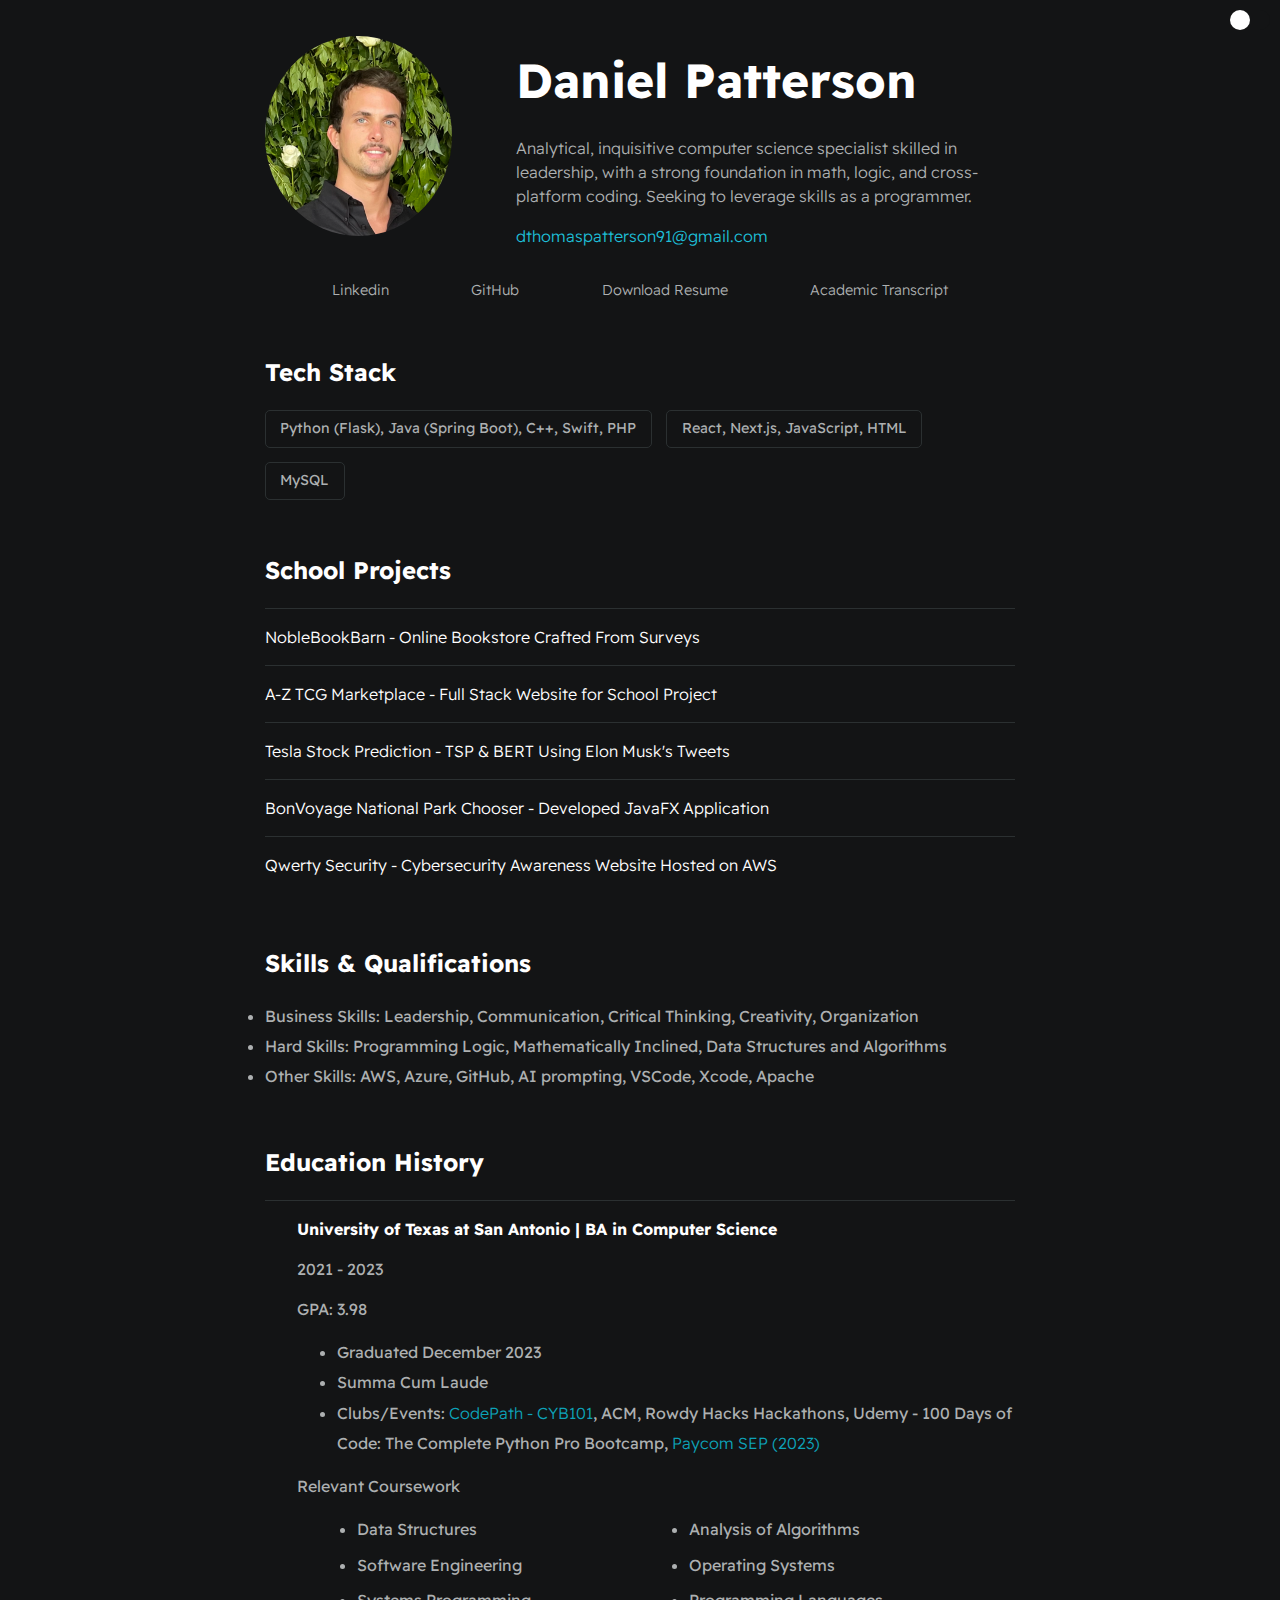
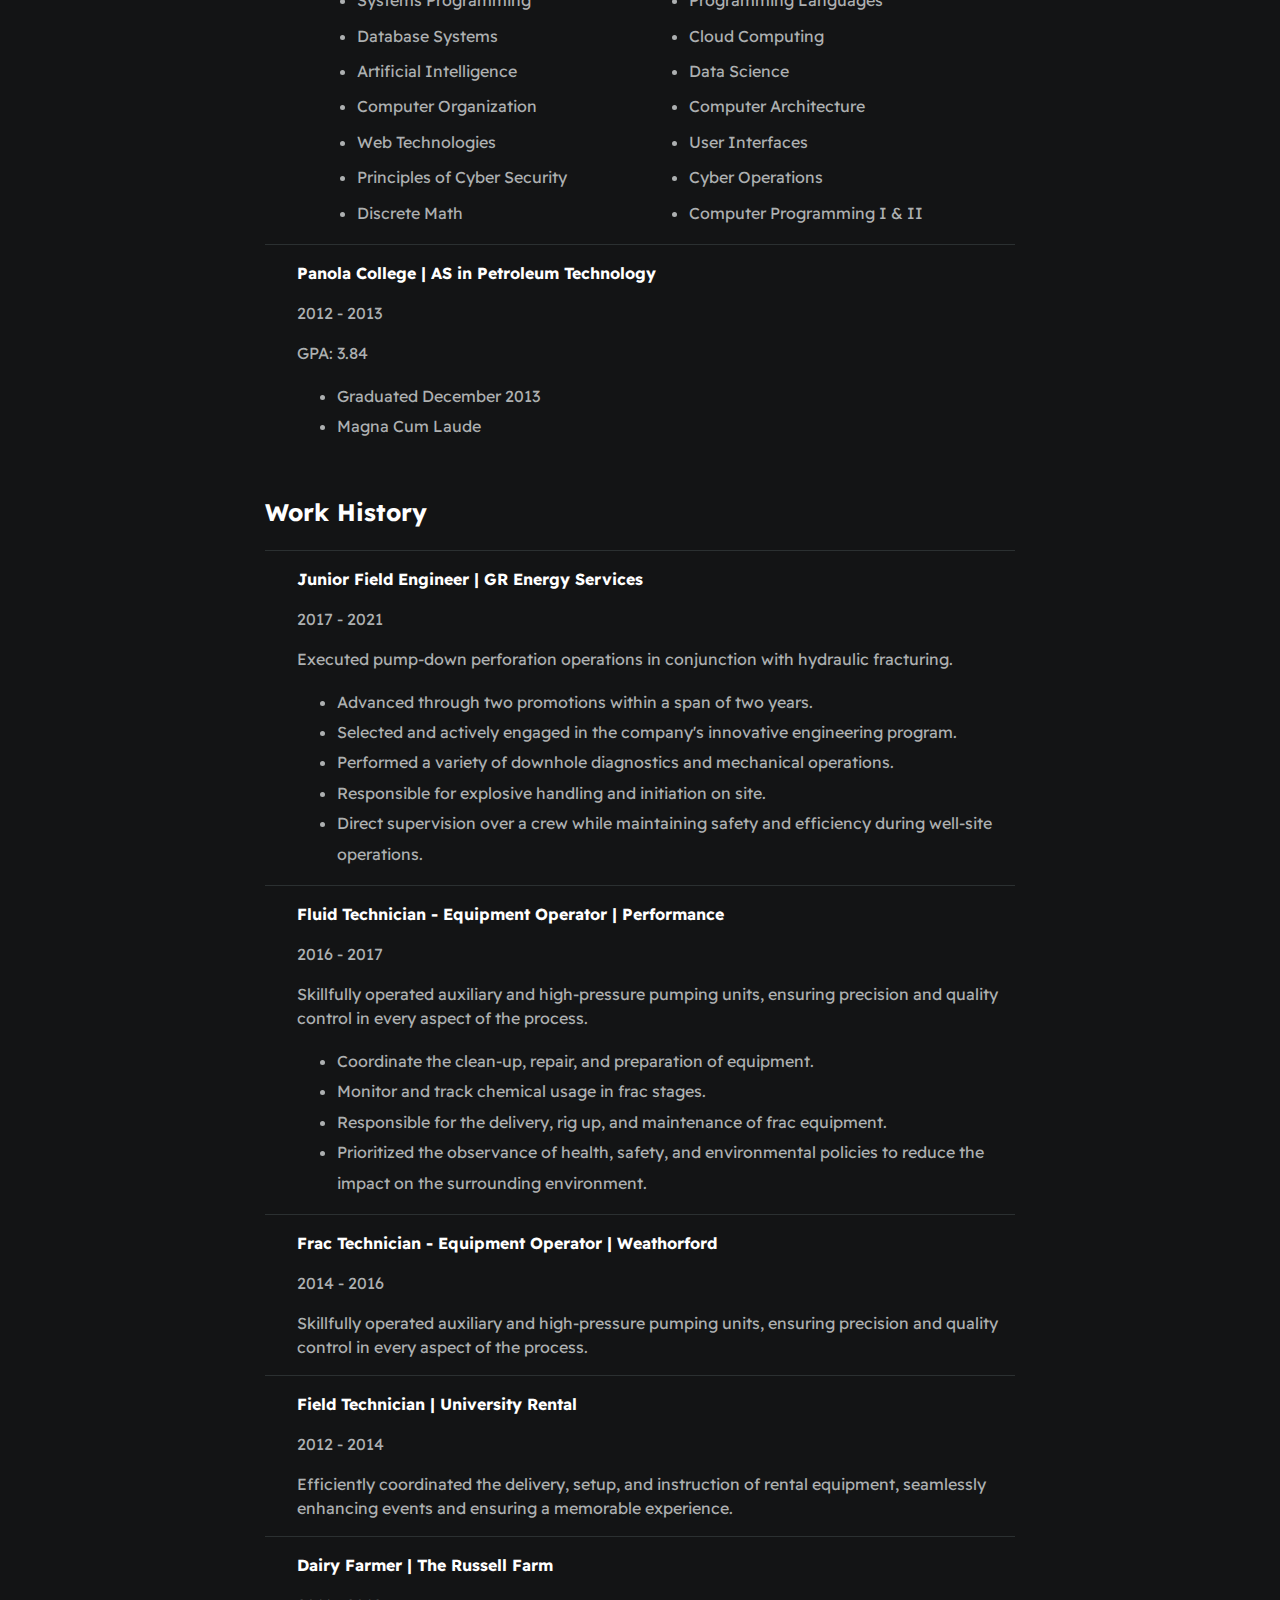
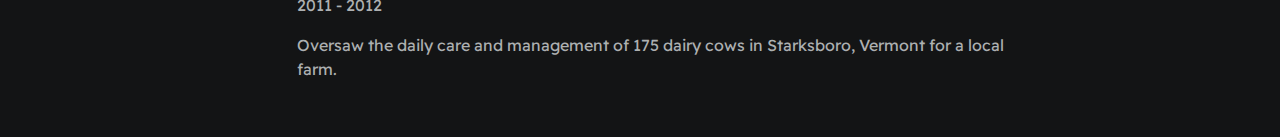
==== index.html @ 05faaa69 "Fixed typo" ====
<!DOCTYPE html>
<html>
    <head>
        <meta charset='utf-8'>
        <meta http-equiv='X-UA-Compatible' content='IE=edge'>
        <title>Daniel Patterson Digital Resume</title>
        <meta name='viewport' content='width=device-width, initial-scale=1'>
        <link rel='stylesheet' type='text/css' media='screen' href='./styles/main.css'>
        <script src="./scripts/toggleMode.js"></script>
    </head>

    <body>
        <div id="container--main">
            <section id="wrapper--hero" class="section--page">

                <header>
                    <div class="toggle-container">
                        <input type="checkbox" id="toggle-switch" onclick="toggleMode()">
                        <label for="toggle-switch" class="toggle-label">
                            <div class="toggle-slider"></div>
                        </label>
                    </div>
                </header>

                <img id="profile-pic"src="./assets/images/profile_pic.jpeg"
                    width="260"
                    height="250"/>

                <div>
                    <h1 id="user-name">Daniel Patterson</h1>
                    <p id="bio">Analytical, inquisitive computer science specialist skilled in leadership, 
                        with a strong foundation in math, logic, and cross-platform coding. Seeking to leverage skills as a programmer</a>.</p>
                    <a href="mailto:dthomaspatterson91@gmail.com">dthomaspatterson91@gmail.com</a>
                </div>
            </section>

            <section class="section--page">

                <div id="socials--list">
                    <a href="https://www.linkedin.com/in/daniel-patterson-071991/" target="_blank">Linkedin</a>
                    <a href="https://github.com/dtpatterson" target="_blank">GitHub</a>
                    <a href="./assets/my_resume.pdf" target="_blank">Download Resume</a>   
                    <a href="./assets/my_transcript.pdf" target="_blank">Academic Transcript</a>              
                </div>
            </section>

            <section class="section--page">
                <h2>Tech Stack</h2>
            
                <div id="wrapper--techstack__items">
                    <div class="card--techstack"><span>Python (Flask), Java (Spring Boot), C++, Swift, PHP</span></div>
                    <div class="card--techstack"><span>React, Next.js, JavaScript, HTML</span></div>
                    <div class="card--techstack"><span>MySQL</span></div>
                </div>
            </section>

            <section class="section--page">
                <h2>School Projects</h2>
                <div class="card--project">
                    <a href="project5.html" ><span></span>NobleBookBarn - Online Bookstore Crafted From Surveys</a>
                </div>
                <div class="card--project">
                    <a href="project2.html" ><span></span>A-Z TCG Marketplace - Full Stack Website for School Project</a>
                </div>  
                <div class="card--project">
                    <a href="project4.html" ><span></span>Tesla Stock Prediction - TSP & BERT Using Elon Musk's Tweets</a>
                </div>
                <div class="card--project">
                    <a href="project3.html" ><span></span>BonVoyage National Park Chooser - Developed JavaFX Application</a>
                </div>
                <div class="card--project">
                    <a href="project6.html"><span></span>Qwerty Security - Cybersecurity Awareness Website Hosted on AWS</a>
                </div> 
                <!-- <div class="card--project">
                    <a href="project1.html"><span></span>Cybersecurity Audit & Assessment - With A Local Non-profit Company</a>
                </div>   -->
            </section>

            <section class="section--page">
                <h2>Skills & Qualifications</h2>
                <u1 id="Qualifications--list">
                    <li>Business Skills: Leadership, Communication, Critical Thinking, Creativity, Organization</li>
                    <li>Hard Skills: Programming Logic, Mathematically Inclined, Data Structures and Algorithms </li>
                    <li>Other Skills: AWS, Azure, GitHub, AI prompting, VSCode, Xcode, Apache</li>
                </u1>
            </section>

            <section id="education-wrapper" class="section--page">
                <h2>Education History</h2>
                <div class="line-break"></div>
                <div class="card--education">
                    <strong>University of Texas at San Antonio | BA in Computer Science</strong>
                    <p>2021 - 2023</p>
                    <p>GPA: 3.98</p>
                    <ul>
                        <li>Graduated December 2023</li>
                        <li>Summa Cum Laude</li>
                        <Li>Clubs/Events: 
                            <a href="./assets/images/cyb101_cert.pdf" target="_blank" style="color: #0da2b8;">CodePath - CYB101</a>,
                            ACM, Rowdy Hacks Hackathons, Udemy - 100 Days of Code: The Complete Python Pro Bootcamp,
                            <a href="./assets/images/Paycom SEP Cert.jpeg" target="_blank" style="color: #0da2b8;">Paycom SEP (2023)</a>
                        </Li>
                    </ul>
                    <p>Relevant Coursework</p>
                    <ul class="two-row">
                        <Li>Data Structures</Li>
                        <Li>Analysis of Algorithms</Li>
                        <li>Software Engineering</li>
                        <li>Operating Systems</li>
                        <li>Systems Programming</li>
                        <li>Programming Languages</li>
                        <li>Database Systems</li>
                        <li>Cloud Computing</li>
                        <li>Artificial Intelligence</li>
                        <li>Data Science</li>
                        <li>Computer Organization</li>
                        <li>Computer Architecture</li>
                        <li>Web Technologies</li>
                        <li>User Interfaces</li>
                        <li>Principles of Cyber Security</li>
                        <li>Cyber Operations</li>
                        <li>Discrete Math</li>
                        <li>Computer Programming I & II</li>
                    </ul>
                </div>
            
                <div class="line-break"></div>
                <div class="card--education">
                    <strong>Panola College | AS in Petroleum Technology</strong>
                    <p>2012 - 2013</p>
                    <p>GPA: 3.84</p>
                    <ul>
                        <li>Graduated December 2013</li>
                        <li>Magna Cum Laude</li>
                    </ul>
                </div>

            <section id="work-history-wrapper" class="section--page">
                <h2>Work History</h2>
                <div class="line-break"></div>
                <div class="card--work-history">
                    <strong>Junior Field Engineer | GR Energy Services</strong>
                    <p>2017 - 2021</p>
                    <p>Executed pump-down perforation operations in conjunction with hydraulic fracturing.</p>
                    <ul>
                        <li>Advanced through two promotions within a span of two years.</li>
                        <li>Selected and actively engaged in the company's innovative engineering program.</li>
                        <li>Performed a variety of downhole diagnostics and mechanical operations.</li>
                        <li>Responsible for explosive handling and initiation on site.</li>
                        <Li>Direct supervision over a crew while maintaining safety and efficiency during well-site operations.</Li>
                    </ul>
                </div>
            
                <div class="line-break"></div>
            
                <div class="card--work-history">
                    <strong>Fluid Technician - Equipment Operator | Performance</strong>
                    <p>2016 - 2017</p>
                    <p>Skillfully operated auxiliary and high-pressure pumping units, 
                        ensuring precision and quality control in every aspect of the process.</p>
                    <ul>
                        <li>Coordinate the clean-up, repair, and preparation of equipment.</li>
                        <li>Monitor and track chemical usage in frac stages. </li>
                        <li>Responsible for the delivery, rig up, and maintenance of frac equipment.</li>
                        <li>Prioritized the observance of health, safety, and environmental
                            policies to reduce the impact on the surrounding environment.</li>
                    </ul>
                </div>
            
                <div class="line-break"></div>
            
                <div class="card--work-history">
                    <strong>Frac Technician - Equipment Operator | Weathorford</strong>
                    <p>2014 - 2016</p>
                    <p>Skillfully operated auxiliary and high-pressure pumping units, 
                        ensuring precision and quality control in every aspect of the process.</p>
                </div>

                <div class="line-break"></div>
            
                <div class="card--work-history">
                    <strong>Field Technician | University Rental</strong>
                    <p>2012 - 2014</p>
                    <p>Efficiently coordinated the delivery, setup, and instruction of rental equipment, 
                        seamlessly enhancing events and ensuring a memorable experience.</p>
                </div>

                <div class="line-break"></div>
            
                <div class="card--work-history">
                    <strong>Dairy Farmer | The Russell Farm</strong>
                    <p>2011 - 2012</p>
                    <p>Oversaw the daily care and management of 175 dairy cows in Starksboro, Vermont for a local farm.</p>
                </div>
            </section>

        </div>
        <script src="./scripts/toggleMode.js"></script>
    </body>
</html>
---- styles/main.css ----
@import url('https://fonts.googleapis.com/css2?family=Readex+Pro:wght@300;400;500;600;700&display=swap');

:root{

    --mainTextColor-light:#000;
    --secondaryTextColor-light:rgb(51 51 51);
    --mainLinkColor-light:#0da2b8;
    --mainBorderColor-light:rgb(218, 218, 218);
    --mainBgColor-light:rgb(249, 250,251);

    --mainTextColor-dark:#fff;
    --secondaryTextColor-dark:#adb0b1;
    --mainLinkColor-dark:rgb(30, 190,214);
    --mainBorderColor-dark:#2b3031;
    --mainBgColor-dark:#131415;

    --mainTextColor: var(--mainTextColor-dark);
    --secondaryTextColor: var(--secondaryTextColor-dark);
    --mainLinkColor: var(--mainLinkColor-dark);
    --mainBorderColor: var(--mainBorderColor-dark);
    --mainBgColor: var(--mainBgColor-dark);
}

*{
    font-family: 'Readex Pro';
    line-height: 1.5em;
    box-sizing: border-box;
    color: var(--mainTextColor);
}

body{
    background-color: var(--mainBgColor);
}

p, span, li{
    color: var(--secondaryTextColor);
    font-size: 1em;
}

a{
    text-decoration: none;
    color: var(--mainLinkColor);
    font-weight: 500;
}

li{
    line-height: 1.9em;
}

ul.two-row {
    display: grid;
    grid-template-columns: repeat(2, 1fr);
    grid-gap: 5px;
    padding-left: 60px;
}

#container--main{
    max-width: 750px;
    margin: 0 auto;
}

.section--page{
    padding-top: 1em;
    padding-bottom: 1em;
}

#wrapper--hero{
    display: flex;
    align-items: center;
    gap: 4em;
}

#user-name{
    font-size: 3em;
    line-height: 1em;
}

#bio, a{
    font-weight: 300;
}

#profile-pic{
    width: 200px;
    height: 200px;
    object-fit: cover;
    border-radius: 50%;
}

#email{
    color: var(--mainTextColor);
}

#socials--list{
    display: flex;
    justify-content: space-evenly;
    column-gap: 1em;
    flex-wrap: wrap;
}

#socials--list a{
    font-size: 0.9em;
    color: var(--secondaryTextColor);
    transition: 0.2s;
}

#socials--list a:hover{
    color: var(--mainLinkColor);
}

#qualifications--list{
    list-style: none;
}

#wrapper--techstack__items{
    display: flex;
    flex-wrap: wrap;
    gap: 1em;
    font-size: 0.9em;
}

.card--techstack{
    border: 1px solid var(--mainBorderColor);
    padding: 0.5em 1em;
    border-radius: 5px;
    align-items: center;
}

.card--education{
    /* border-left: 1px solid var(--mainBorderColor); */
    margin-top: 1em;
    margin-bottom: 1em;
    padding-left: 2em;
}

.card--work-history{
    /* border-left: 1px solid var(--mainBorderColor); */
    margin-top: 1em;
    margin-bottom: 1em;
    padding-left: 2em;
}

.line-break{
    background-color: var(--mainBorderColor);
    height: 1px;
}

.card--project{
    padding-top: 1em;
    padding-bottom: 1em;
    border-top: 1px solid var(--mainBorderColor);
}

.card--project a{
    color: var(--mainTextColor);

    transition: 0.3s;
}

.card--project a:hover{
    color: var(--mainLinkColor);
    transition: 0.2s;
}

@media(max-width:600px){

    .section--page{
        padding-top: 1em;
        padding-bottom: 1em;
    }

    #wrapper--hero{
        gap: 1em;
        flex-direction: column;
    }

    #profile-pic{
        width: 200px;
        height: 200px;
    }


    .card--work-history{
        border-left: none;
        padding-left: 0;
    }

    .card--education{
        border-left: none;
        padding-left: 0;
    }
}

header {
    position: fixed;
    top: 10px;
    right: 10px;
    z-index: 1000;
}

.toggle-container {
    position: relative;
}

.toggle-label {
    display: inline-block;
    width: 40px;
    height: 20px;
    background-color: var(--mainBgColor-dark);
    border-radius: 10px;
    top: 0;
    left: 0;
    cursor: pointer;
    transition: background-color 0.3s;
}

.toggle-slider {
    position: absolute;
    top: 0;
    left: 0;
    width: 20px;
    height: 20px;
    background-color: var(--toggleSliderColor);
    border-radius: 50%;
    transform: translateX(0);
    transition: transform 0.3s;
}

#toggle-switch {
    display: none;
}

#toggle-switch:checked + .toggle-label {
    background-color: var(--mainBgColor-light);
}

#toggle-switch:checked + .toggle-label .toggle-slider {
    transform: translateX(20px);
}
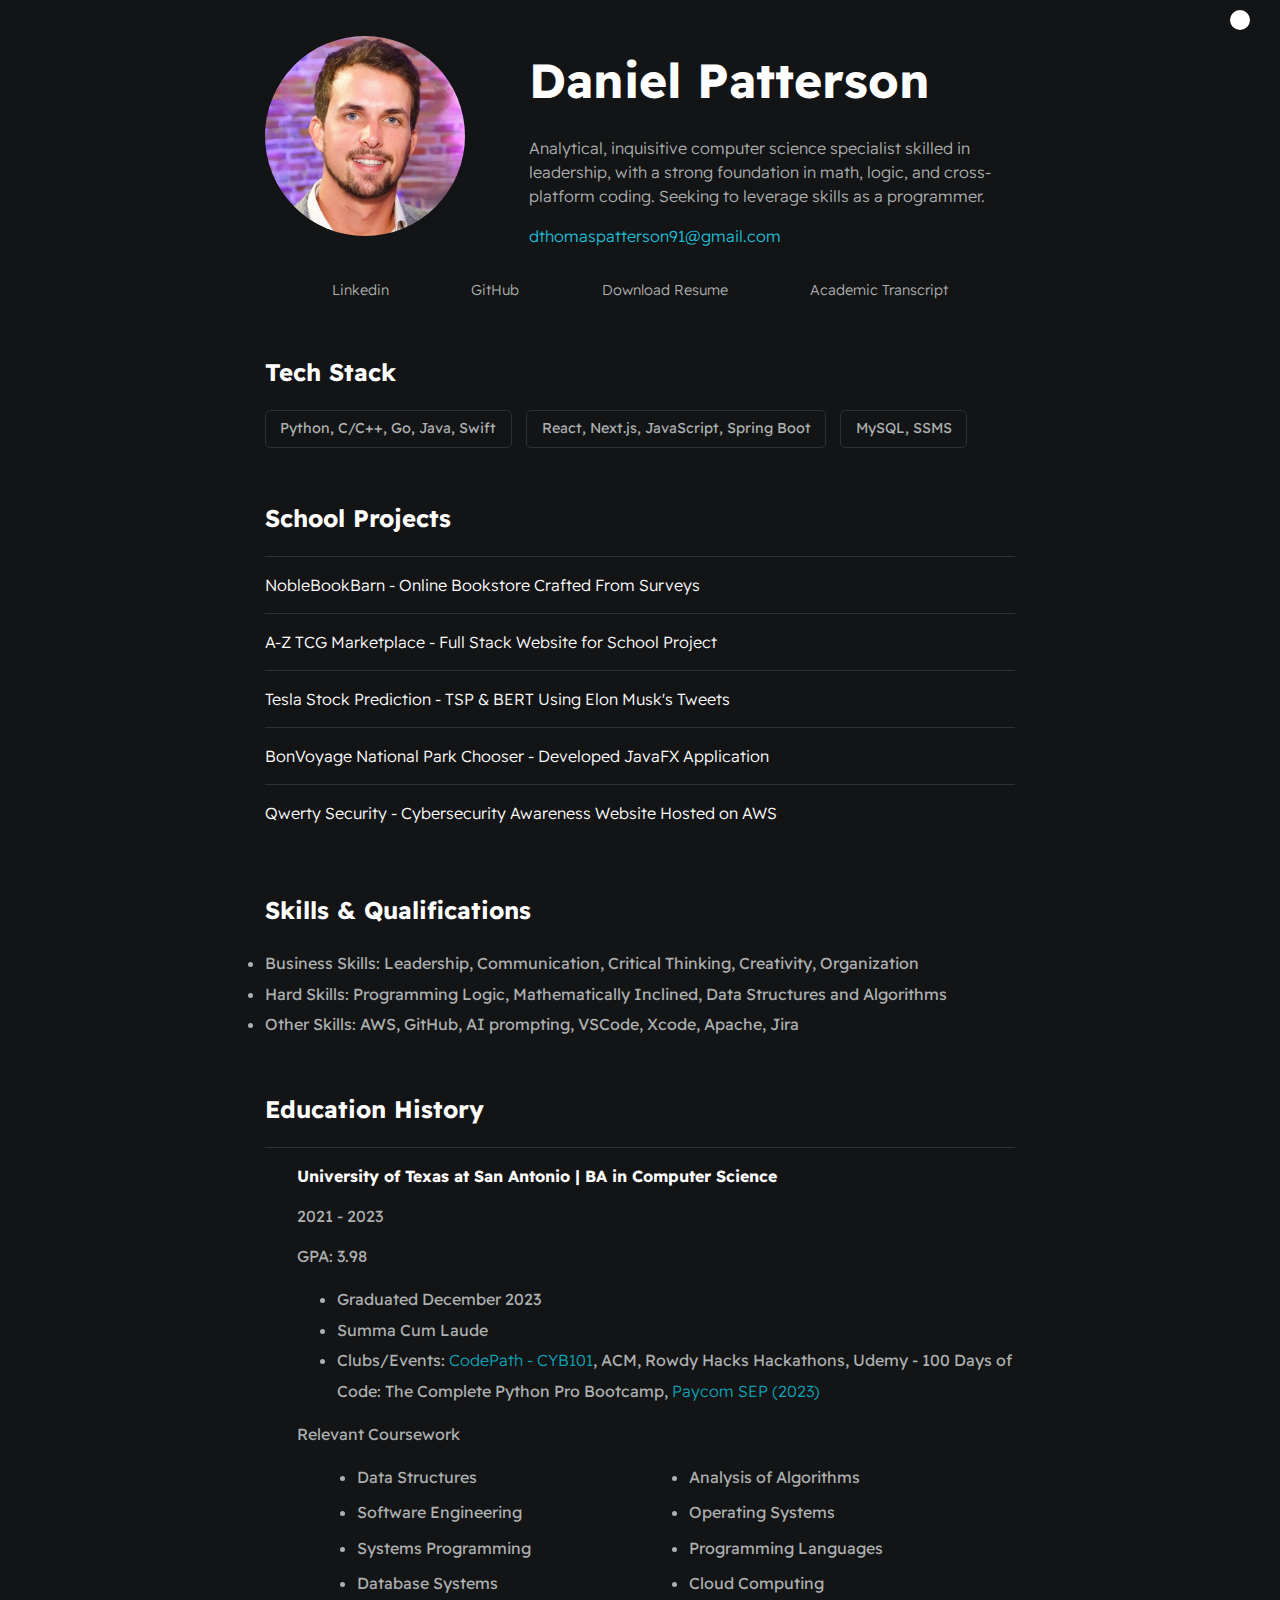
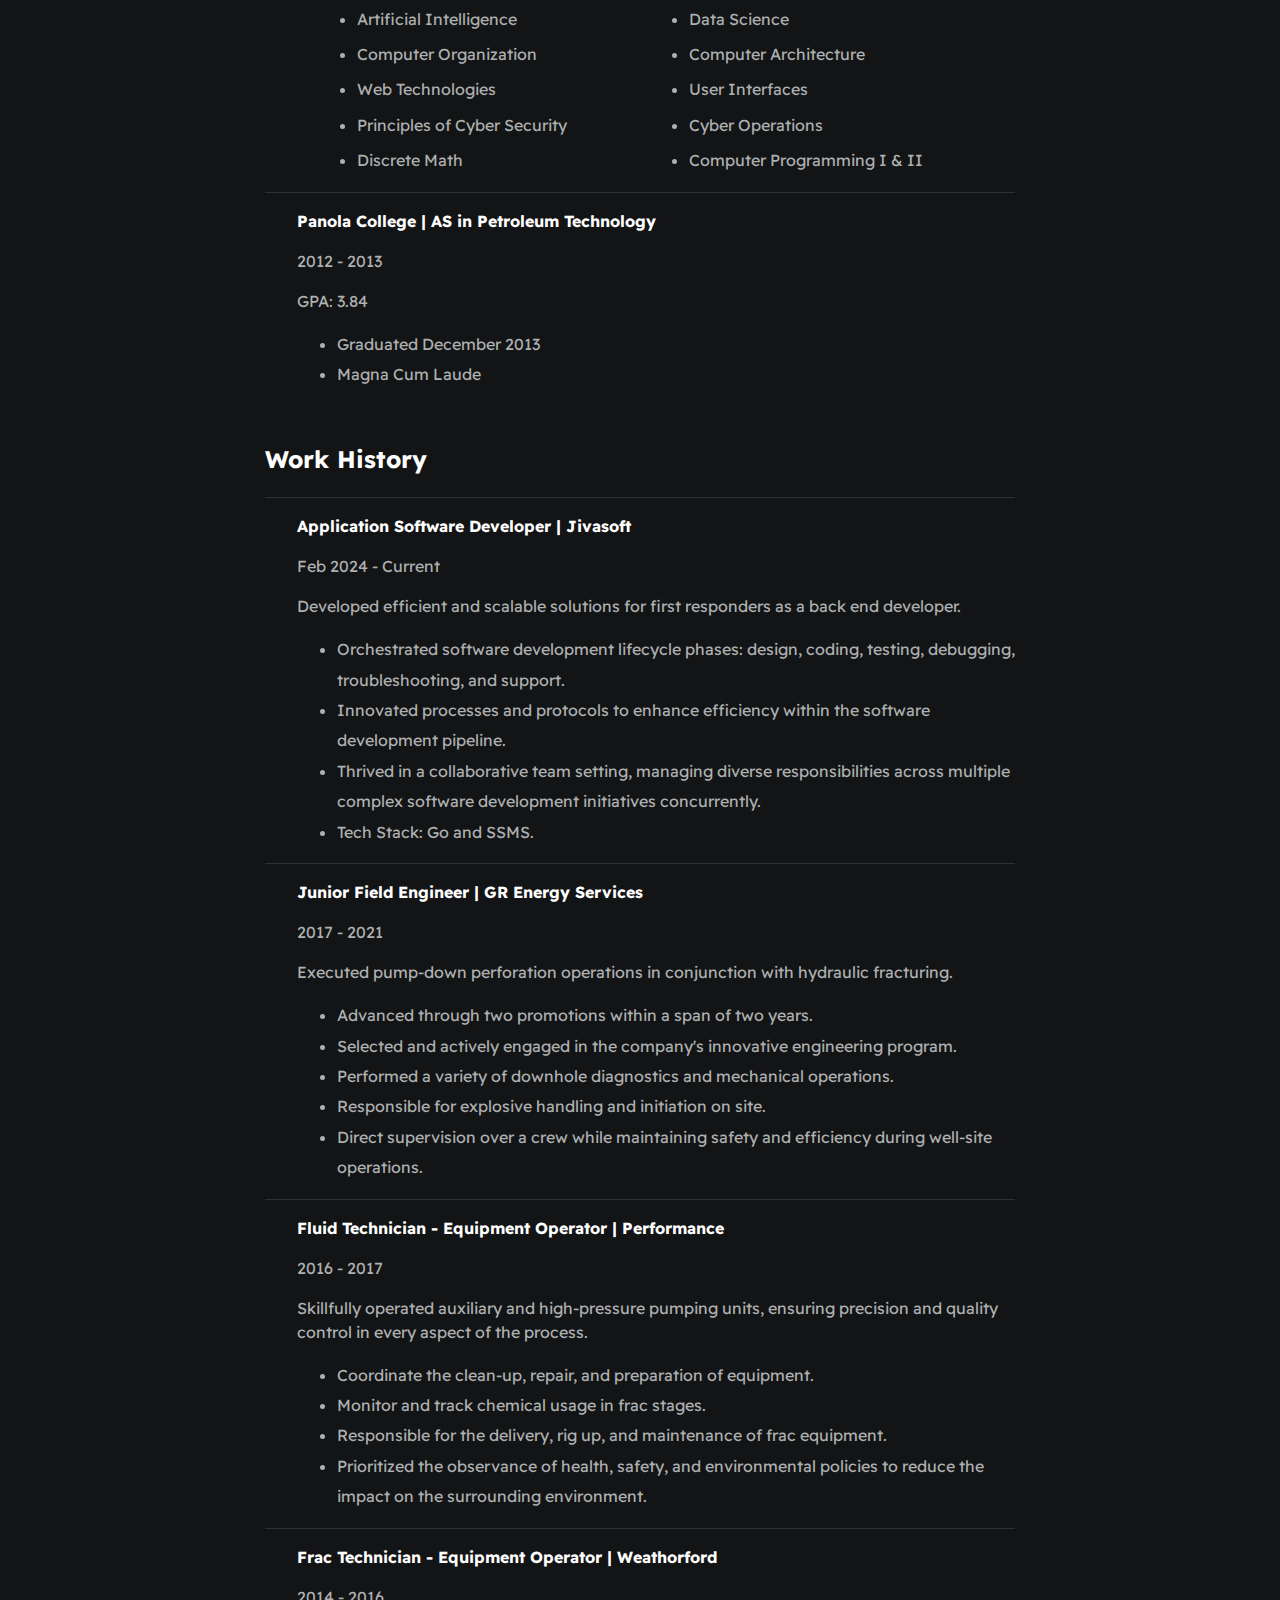
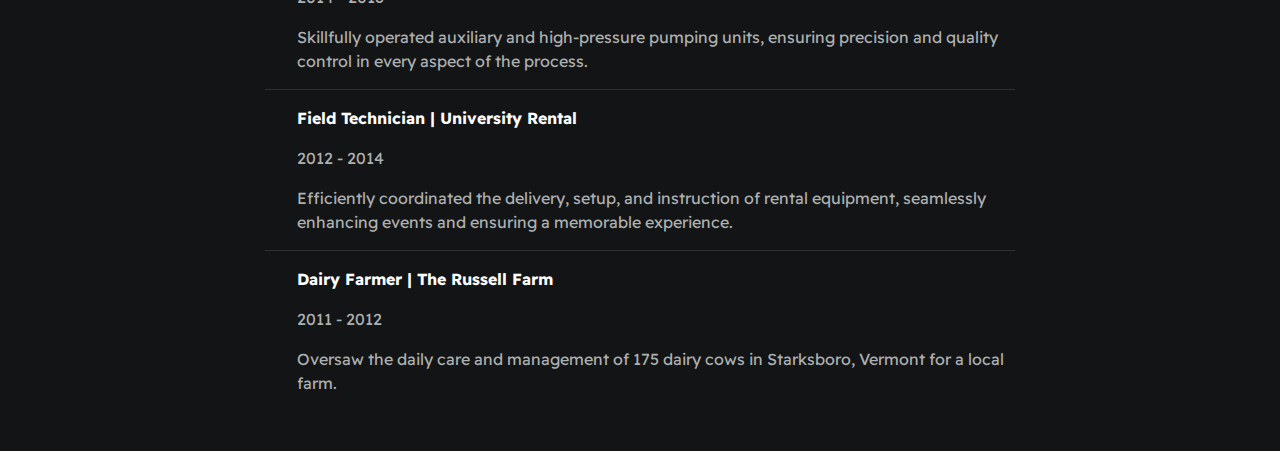
==== commit fcd4da00: "Updated job history and tech stack" ====
--- a/index.html
+++ b/index.html
@@ -48,9 +48,9 @@
                 <h2>Tech Stack</h2>
             
                 <div id="wrapper--techstack__items">
-                    <div class="card--techstack"><span>Python (Flask), Java (Spring Boot), C++, Swift, PHP</span></div>
-                    <div class="card--techstack"><span>React, Next.js, JavaScript, HTML</span></div>
-                    <div class="card--techstack"><span>MySQL</span></div>
+                    <div class="card--techstack"><span>Python, C/C++, Go, Java, Swift</span></div>
+                    <div class="card--techstack"><span>React, Next.js, JavaScript, Spring Boot</span></div>
+                    <div class="card--techstack"><span>MySQL, SSMS</span></div>
                 </div>
             </section>
 
@@ -81,7 +81,7 @@
                 <u1 id="Qualifications--list">
                     <li>Business Skills: Leadership, Communication, Critical Thinking, Creativity, Organization</li>
                     <li>Hard Skills: Programming Logic, Mathematically Inclined, Data Structures and Algorithms </li>
-                    <li>Other Skills: AWS, Azure, GitHub, AI prompting, VSCode, Xcode, Apache</li>
+                    <li>Other Skills: AWS, GitHub, AI prompting, VSCode, Xcode, Apache, Jira</li>
                 </u1>
             </section>
 
@@ -137,7 +137,26 @@
 
             <section id="work-history-wrapper" class="section--page">
                 <h2>Work History</h2>
-                <div class="line-break"></div>
+
+                <div class="line-break"></div>
+
+                <div class="card--work-history">
+                    <strong>Application Software Developer | Jivasoft</strong>
+                    <p>Feb 2024 - Current</p>
+                    <p>Developed efficient and scalable solutions for first responders as a back end developer.</p>
+                    <ul>
+                        <li>Orchestrated software development lifecycle phases: design, coding, testing, debugging,
+                            troubleshooting, and support.</li>
+                        <li>Innovated processes and protocols to enhance efficiency within
+                            the software development pipeline.</li>
+                        <li>Thrived in a collaborative team setting, managing diverse
+                            responsibilities across multiple complex software development initiatives concurrently.</li>
+                        <li>Tech Stack: Go and SSMS.</li>
+                    </ul>
+                </div>
+
+                <div class="line-break"></div>
+
                 <div class="card--work-history">
                     <strong>Junior Field Engineer | GR Energy Services</strong>
                     <p>2017 - 2021</p>
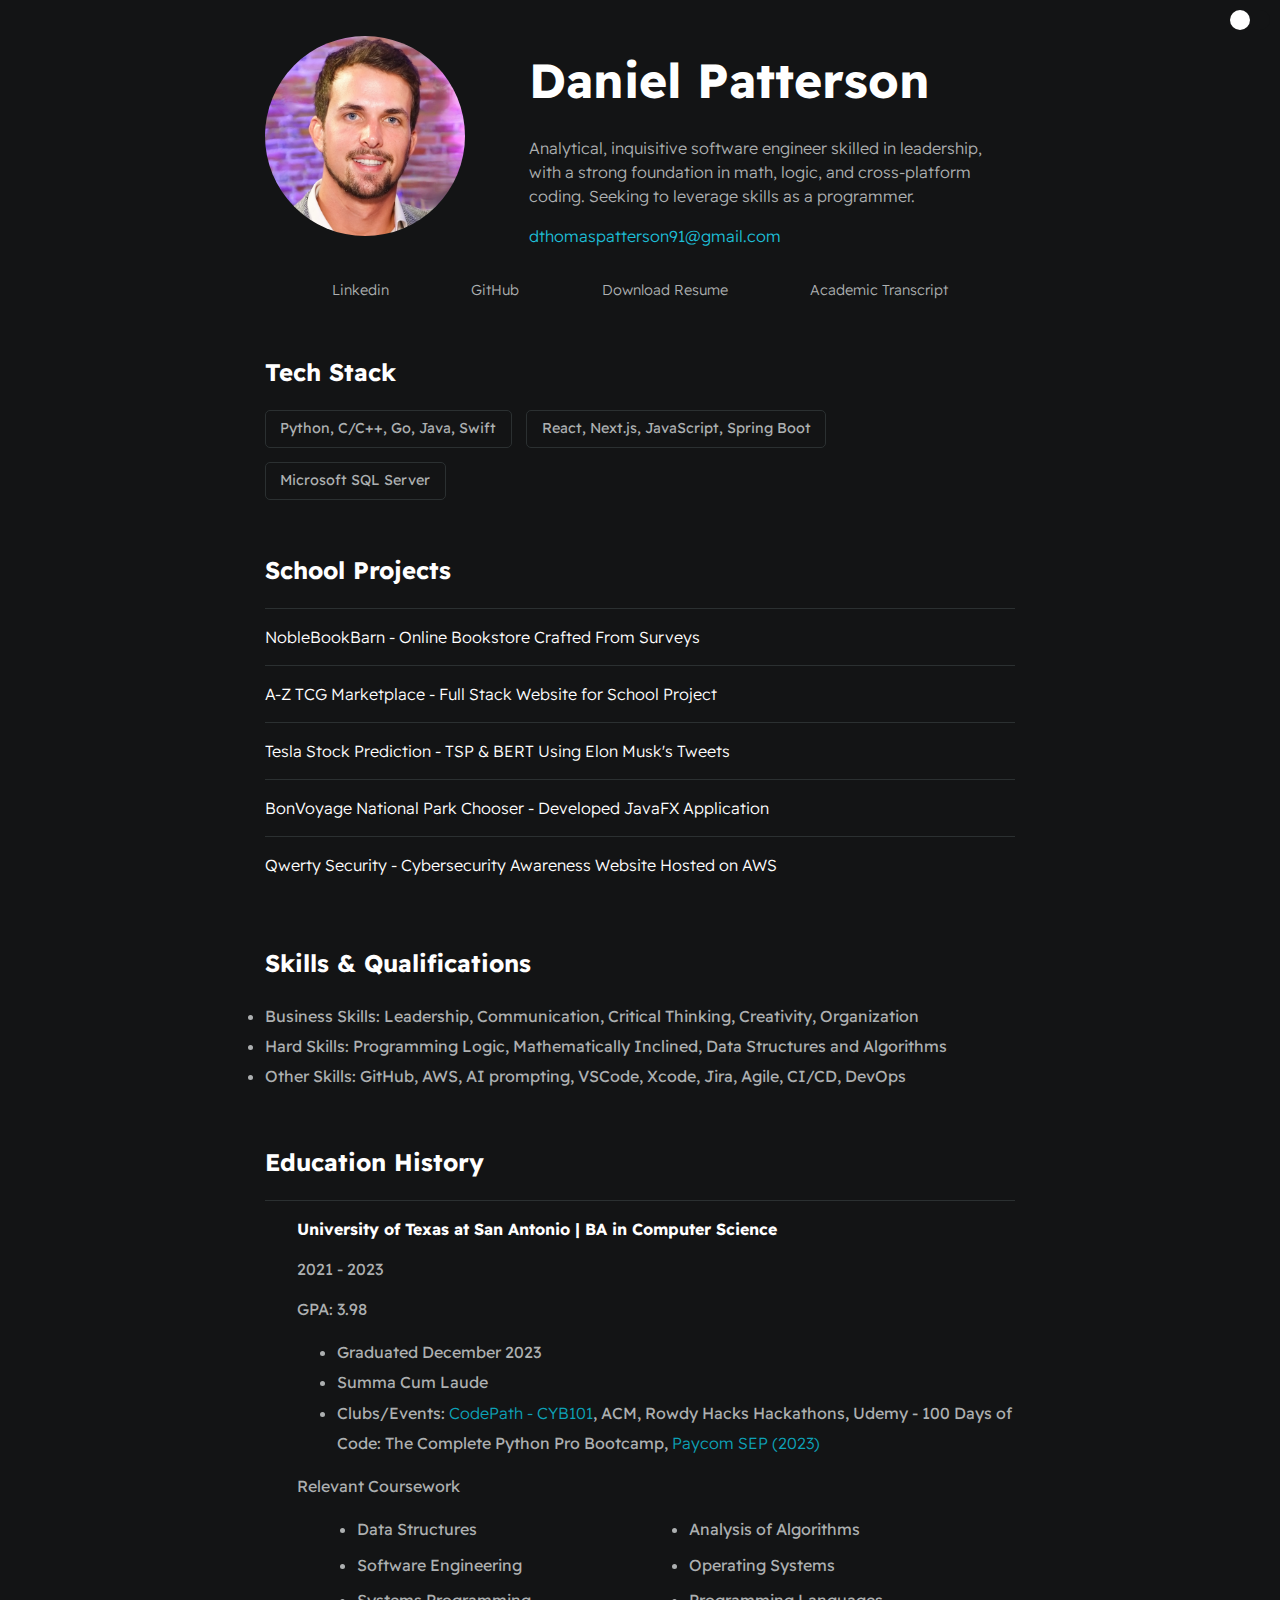
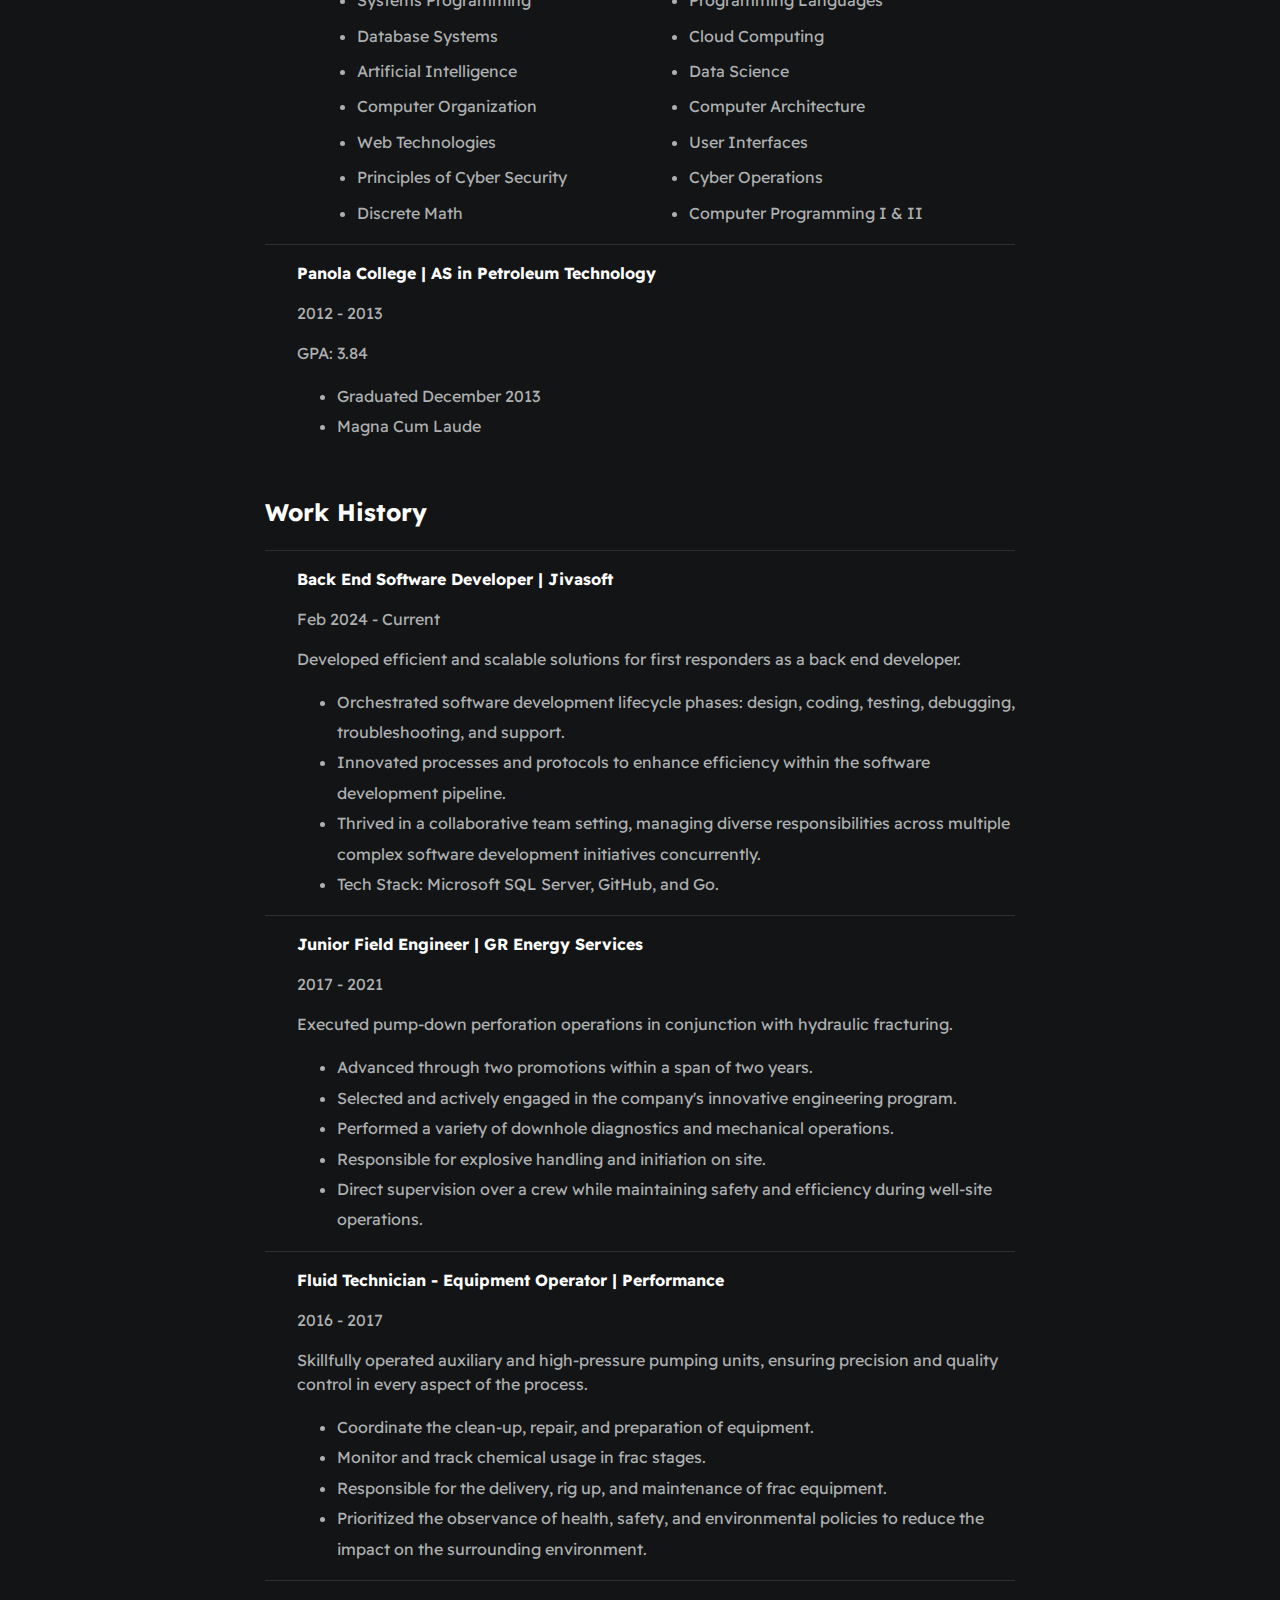
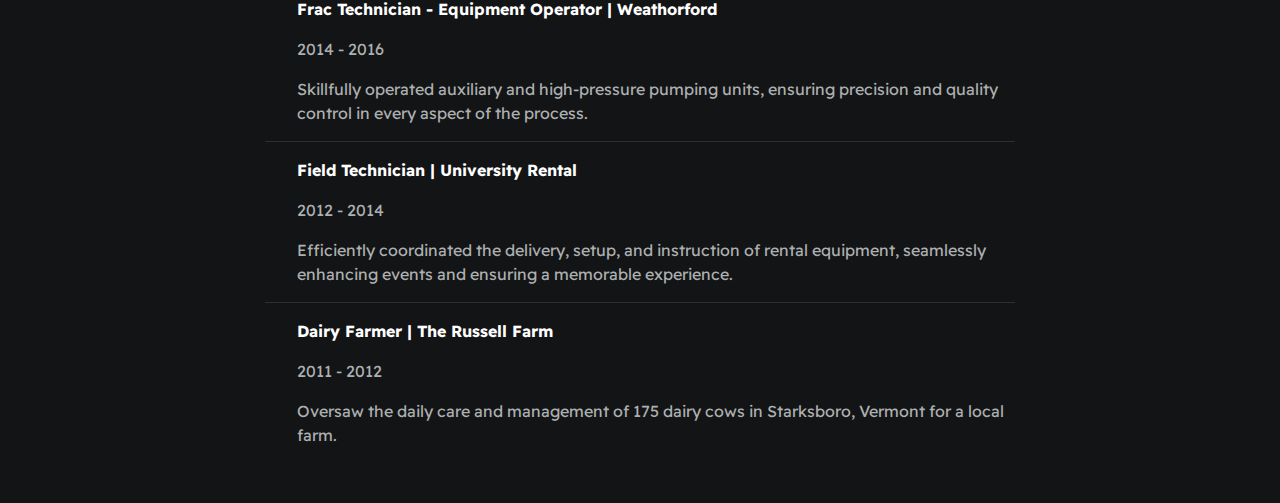
==== commit d0f46768: "Updated some descriptions and resume" ====
--- a/index.html
+++ b/index.html
@@ -28,7 +28,7 @@
 
                 <div>
                     <h1 id="user-name">Daniel Patterson</h1>
-                    <p id="bio">Analytical, inquisitive computer science specialist skilled in leadership, 
+                    <p id="bio">Analytical, inquisitive software engineer skilled in leadership, 
                         with a strong foundation in math, logic, and cross-platform coding. Seeking to leverage skills as a programmer</a>.</p>
                     <a href="mailto:dthomaspatterson91@gmail.com">dthomaspatterson91@gmail.com</a>
                 </div>
@@ -50,7 +50,7 @@
                 <div id="wrapper--techstack__items">
                     <div class="card--techstack"><span>Python, C/C++, Go, Java, Swift</span></div>
                     <div class="card--techstack"><span>React, Next.js, JavaScript, Spring Boot</span></div>
-                    <div class="card--techstack"><span>MySQL, SSMS</span></div>
+                    <div class="card--techstack"><span>Microsoft SQL Server</span></div>
                 </div>
             </section>
 
@@ -81,7 +81,7 @@
                 <u1 id="Qualifications--list">
                     <li>Business Skills: Leadership, Communication, Critical Thinking, Creativity, Organization</li>
                     <li>Hard Skills: Programming Logic, Mathematically Inclined, Data Structures and Algorithms </li>
-                    <li>Other Skills: AWS, GitHub, AI prompting, VSCode, Xcode, Apache, Jira</li>
+                    <li>Other Skills: GitHub, AWS, AI prompting, VSCode, Xcode, Jira, Agile, CI/CD, DevOps</li>
                 </u1>
             </section>
 
@@ -141,7 +141,7 @@
                 <div class="line-break"></div>
 
                 <div class="card--work-history">
-                    <strong>Application Software Developer | Jivasoft</strong>
+                    <strong>Back End Software Developer | Jivasoft</strong>
                     <p>Feb 2024 - Current</p>
                     <p>Developed efficient and scalable solutions for first responders as a back end developer.</p>
                     <ul>
@@ -151,7 +151,7 @@
                             the software development pipeline.</li>
                         <li>Thrived in a collaborative team setting, managing diverse
                             responsibilities across multiple complex software development initiatives concurrently.</li>
-                        <li>Tech Stack: Go and SSMS.</li>
+                        <li>Tech Stack: Microsoft SQL Server, GitHub, and Go.</li>
                     </ul>
                 </div>
 
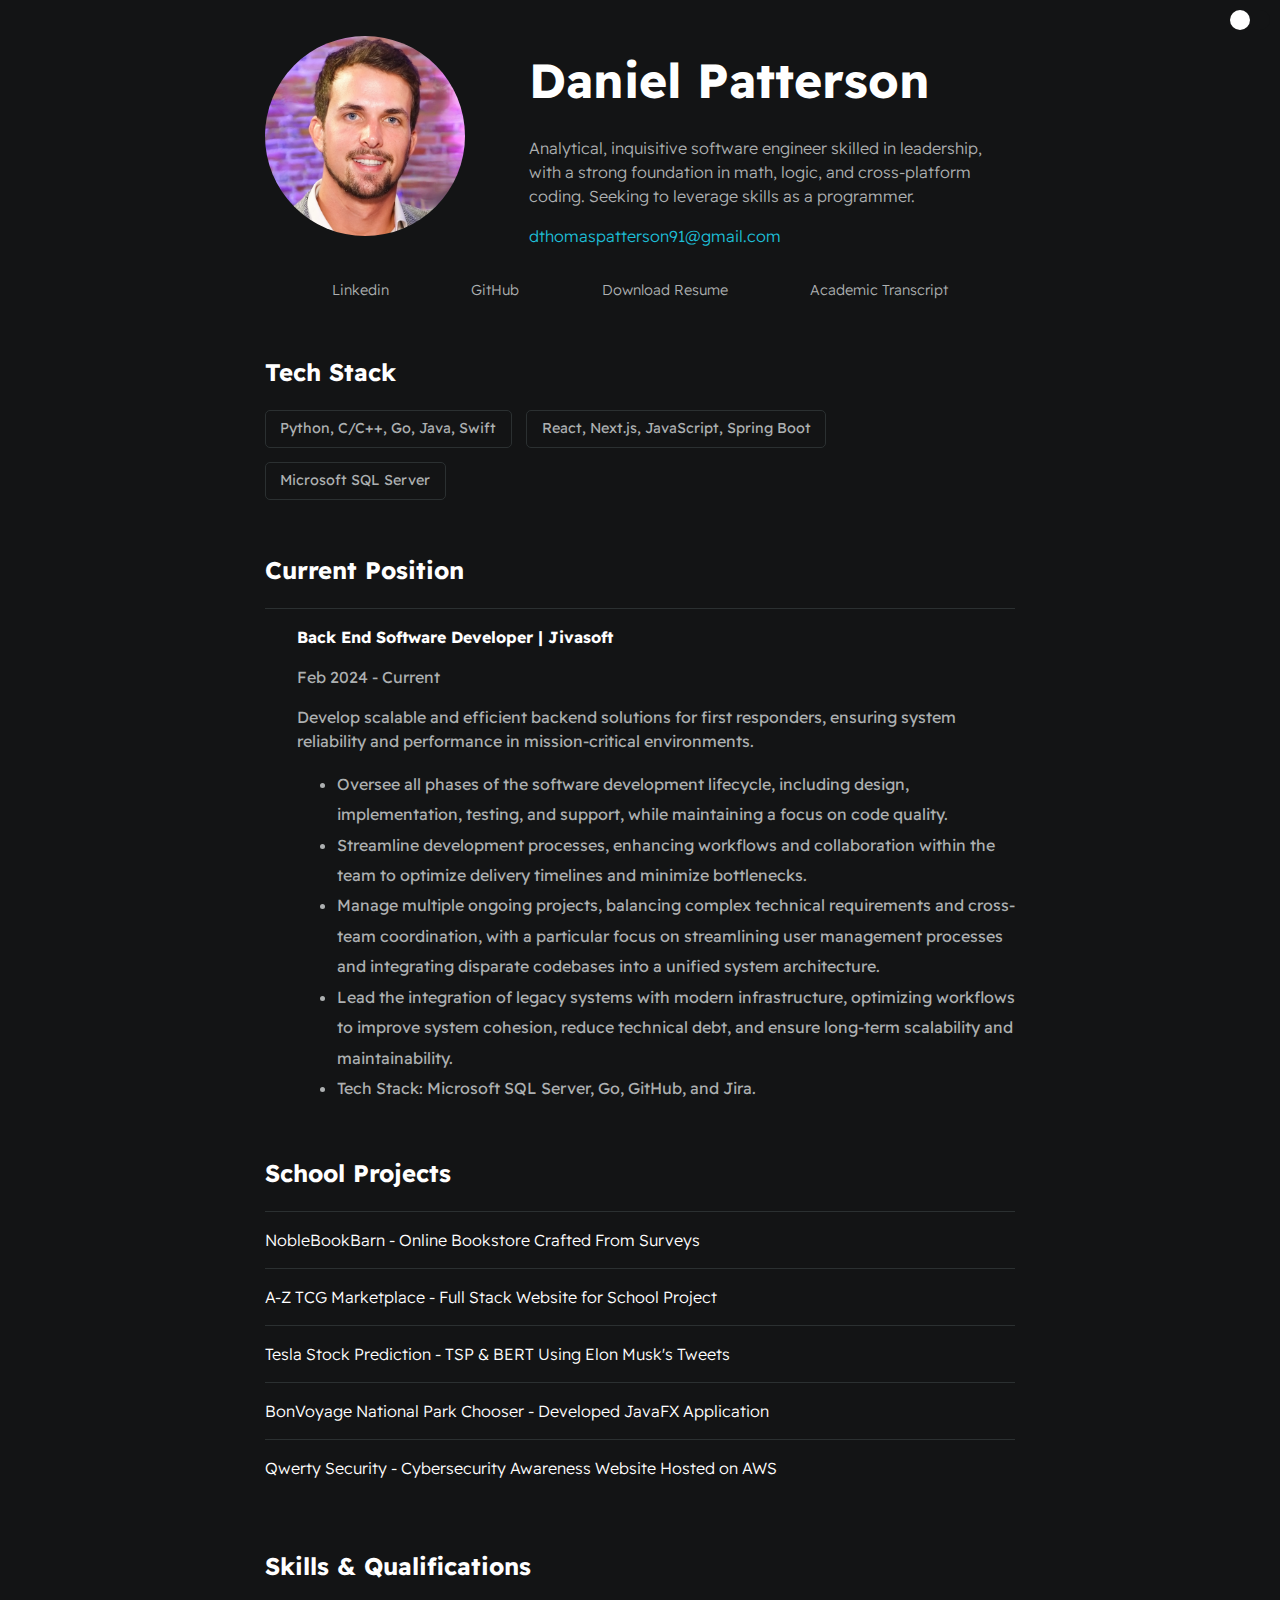
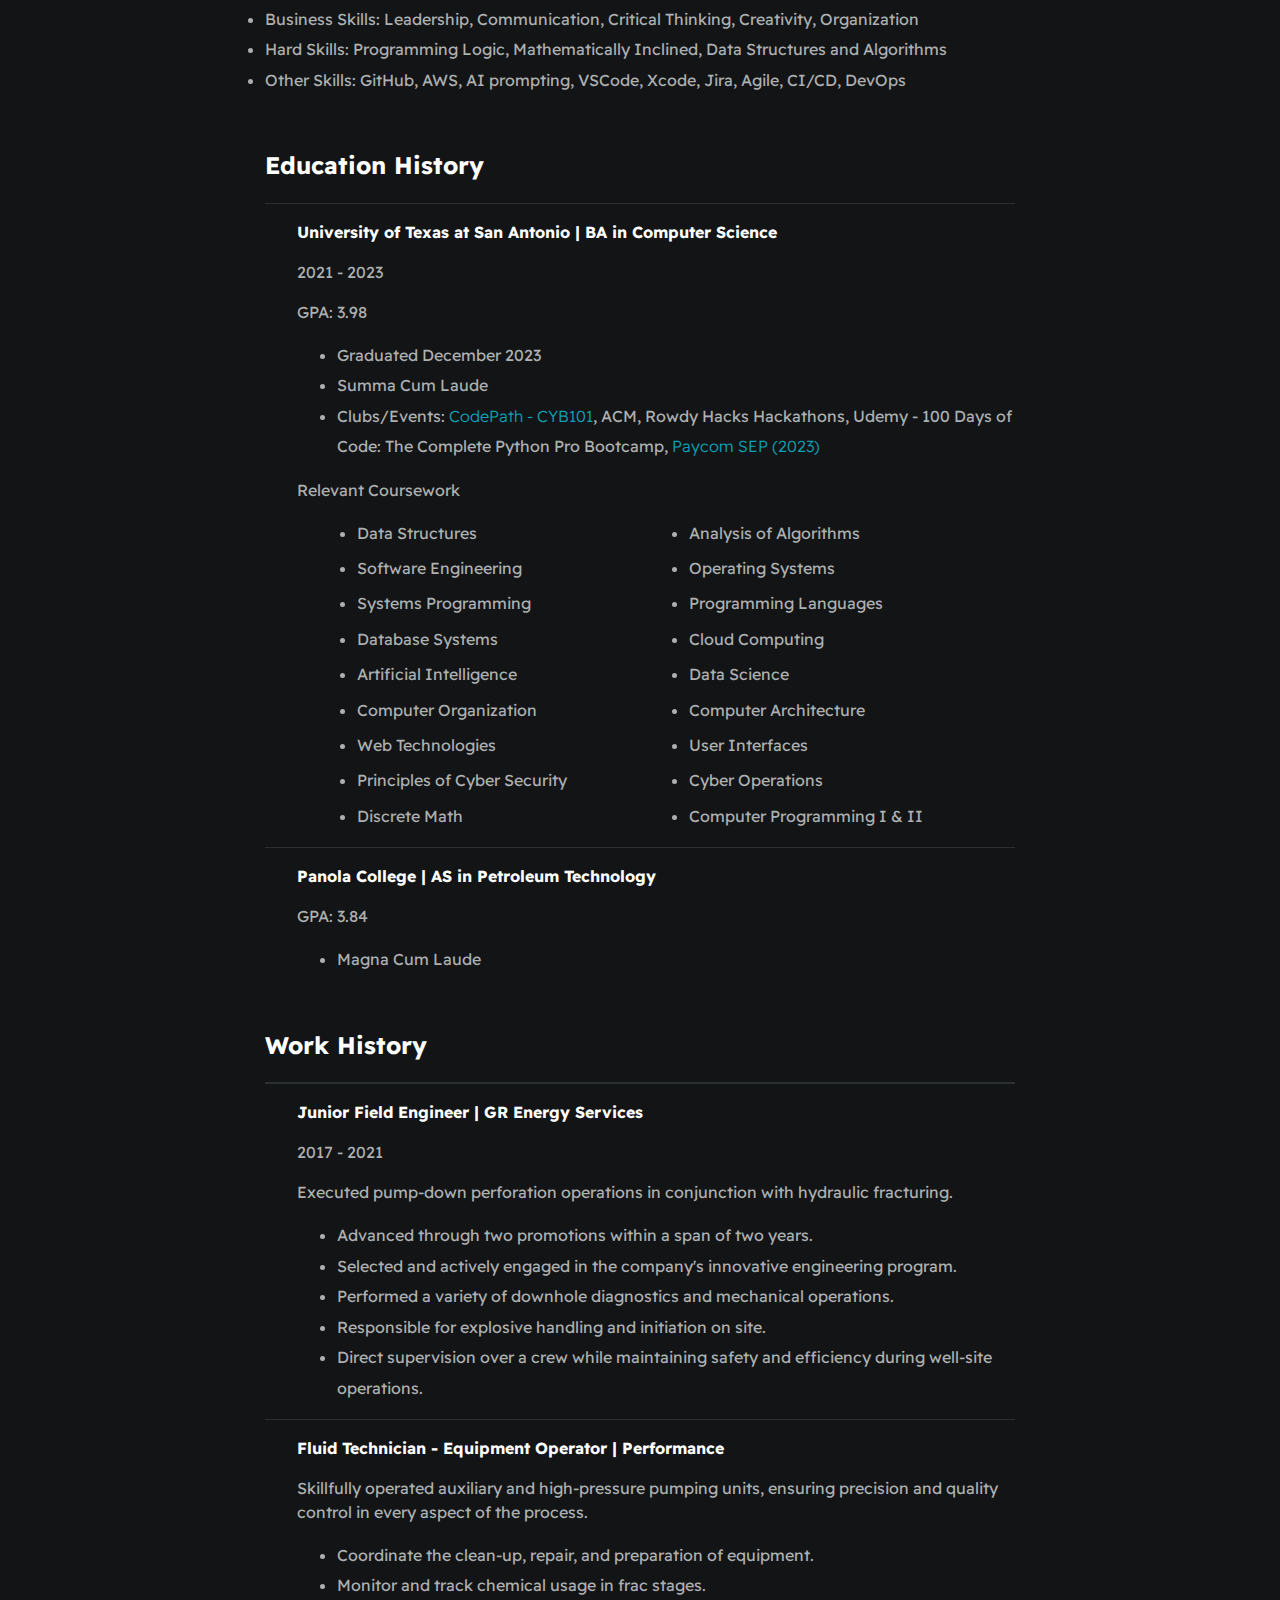
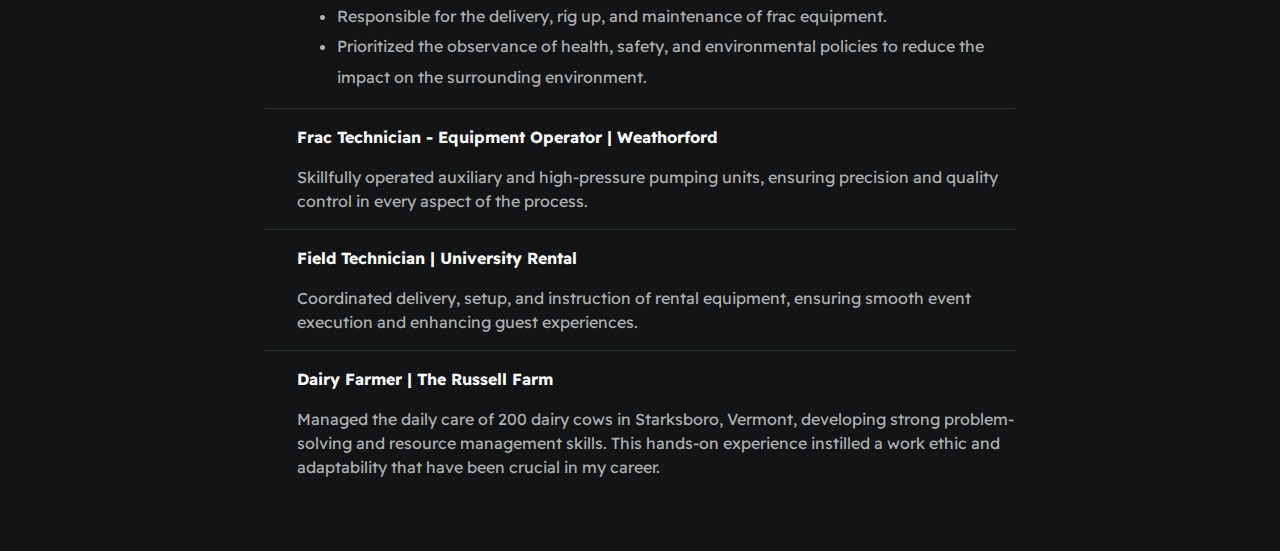
==== commit 1aa12d28: "Updated current work and resume" ====
--- a/index.html
+++ b/index.html
@@ -53,6 +53,31 @@
                     <div class="card--techstack"><span>Microsoft SQL Server</span></div>
                 </div>
             </section>
+
+            <section id="work-history-wrapper" class="section--page">
+                <h2>Current Position</h2>
+
+                <div class="line-break"></div>
+
+                <div class="card--work-history">
+                    <strong>Back End Software Developer | Jivasoft</strong>
+                    <p>Feb 2024 - Current</p>
+                    <p>Develop scalable and efficient backend solutions for first responders, ensuring system 
+                        reliability and performance in mission-critical environments.</p>
+                    <ul>
+                        <li>Oversee all phases of the software development lifecycle, including design, implementation, testing, 
+                            and support, while maintaining a focus on code quality.</li>
+                        <li>Streamline development processes, enhancing workflows and collaboration within the team to 
+                            optimize delivery timelines and minimize bottlenecks.</li>
+                        <li>Manage multiple ongoing projects, balancing complex technical requirements 
+                            and cross-team coordination, with a particular focus on streamlining user management 
+                            processes and integrating disparate codebases into a unified system architecture.</li>
+                        <li>Lead the integration of legacy systems with modern infrastructure, 
+                            optimizing workflows to improve system cohesion, reduce technical debt, 
+                            and ensure long-term scalability and maintainability.</li>
+                        <li>Tech Stack: Microsoft SQL Server, Go, GitHub, and Jira.</li>
+                    </ul>
+                </div>
 
             <section class="section--page">
                 <h2>School Projects</h2>
@@ -127,10 +152,8 @@
                 <div class="line-break"></div>
                 <div class="card--education">
                     <strong>Panola College | AS in Petroleum Technology</strong>
-                    <p>2012 - 2013</p>
                     <p>GPA: 3.84</p>
                     <ul>
-                        <li>Graduated December 2013</li>
                         <li>Magna Cum Laude</li>
                     </ul>
                 </div>
@@ -139,21 +162,6 @@
                 <h2>Work History</h2>
 
                 <div class="line-break"></div>
-
-                <div class="card--work-history">
-                    <strong>Back End Software Developer | Jivasoft</strong>
-                    <p>Feb 2024 - Current</p>
-                    <p>Developed efficient and scalable solutions for first responders as a back end developer.</p>
-                    <ul>
-                        <li>Orchestrated software development lifecycle phases: design, coding, testing, debugging,
-                            troubleshooting, and support.</li>
-                        <li>Innovated processes and protocols to enhance efficiency within
-                            the software development pipeline.</li>
-                        <li>Thrived in a collaborative team setting, managing diverse
-                            responsibilities across multiple complex software development initiatives concurrently.</li>
-                        <li>Tech Stack: Microsoft SQL Server, GitHub, and Go.</li>
-                    </ul>
-                </div>
 
                 <div class="line-break"></div>
 
@@ -174,7 +182,6 @@
             
                 <div class="card--work-history">
                     <strong>Fluid Technician - Equipment Operator | Performance</strong>
-                    <p>2016 - 2017</p>
                     <p>Skillfully operated auxiliary and high-pressure pumping units, 
                         ensuring precision and quality control in every aspect of the process.</p>
                     <ul>
@@ -190,7 +197,6 @@
             
                 <div class="card--work-history">
                     <strong>Frac Technician - Equipment Operator | Weathorford</strong>
-                    <p>2014 - 2016</p>
                     <p>Skillfully operated auxiliary and high-pressure pumping units, 
                         ensuring precision and quality control in every aspect of the process.</p>
                 </div>
@@ -199,17 +205,17 @@
             
                 <div class="card--work-history">
                     <strong>Field Technician | University Rental</strong>
-                    <p>2012 - 2014</p>
-                    <p>Efficiently coordinated the delivery, setup, and instruction of rental equipment, 
-                        seamlessly enhancing events and ensuring a memorable experience.</p>
+                    <p>Coordinated delivery, setup, and instruction of rental equipment, 
+                        ensuring smooth event execution and enhancing guest experiences.</p>
                 </div>
 
                 <div class="line-break"></div>
             
                 <div class="card--work-history">
                     <strong>Dairy Farmer | The Russell Farm</strong>
-                    <p>2011 - 2012</p>
-                    <p>Oversaw the daily care and management of 175 dairy cows in Starksboro, Vermont for a local farm.</p>
+                    <p>Managed the daily care of 200 dairy cows in Starksboro, Vermont, developing strong 
+                        problem-solving and resource management skills. This hands-on experience 
+                        instilled a work ethic and adaptability that have been crucial in my career.</p>
                 </div>
             </section>
 
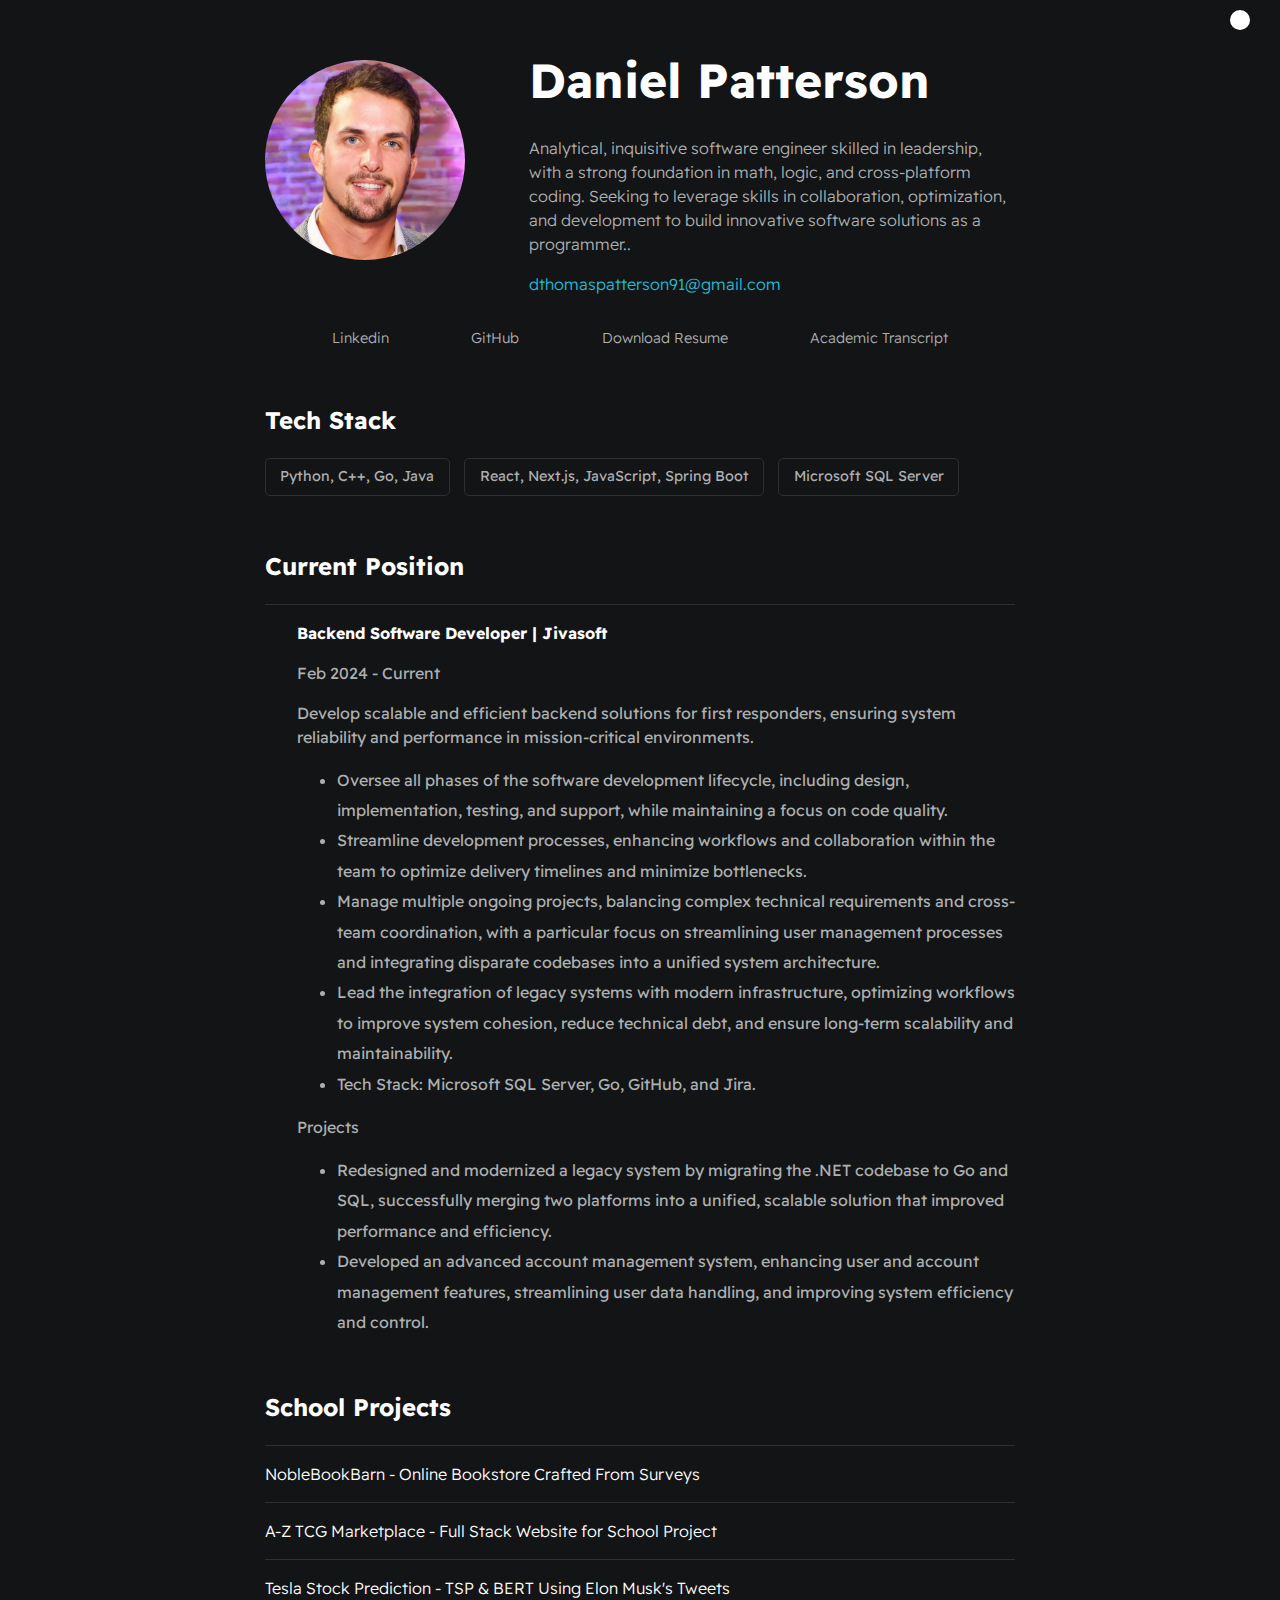
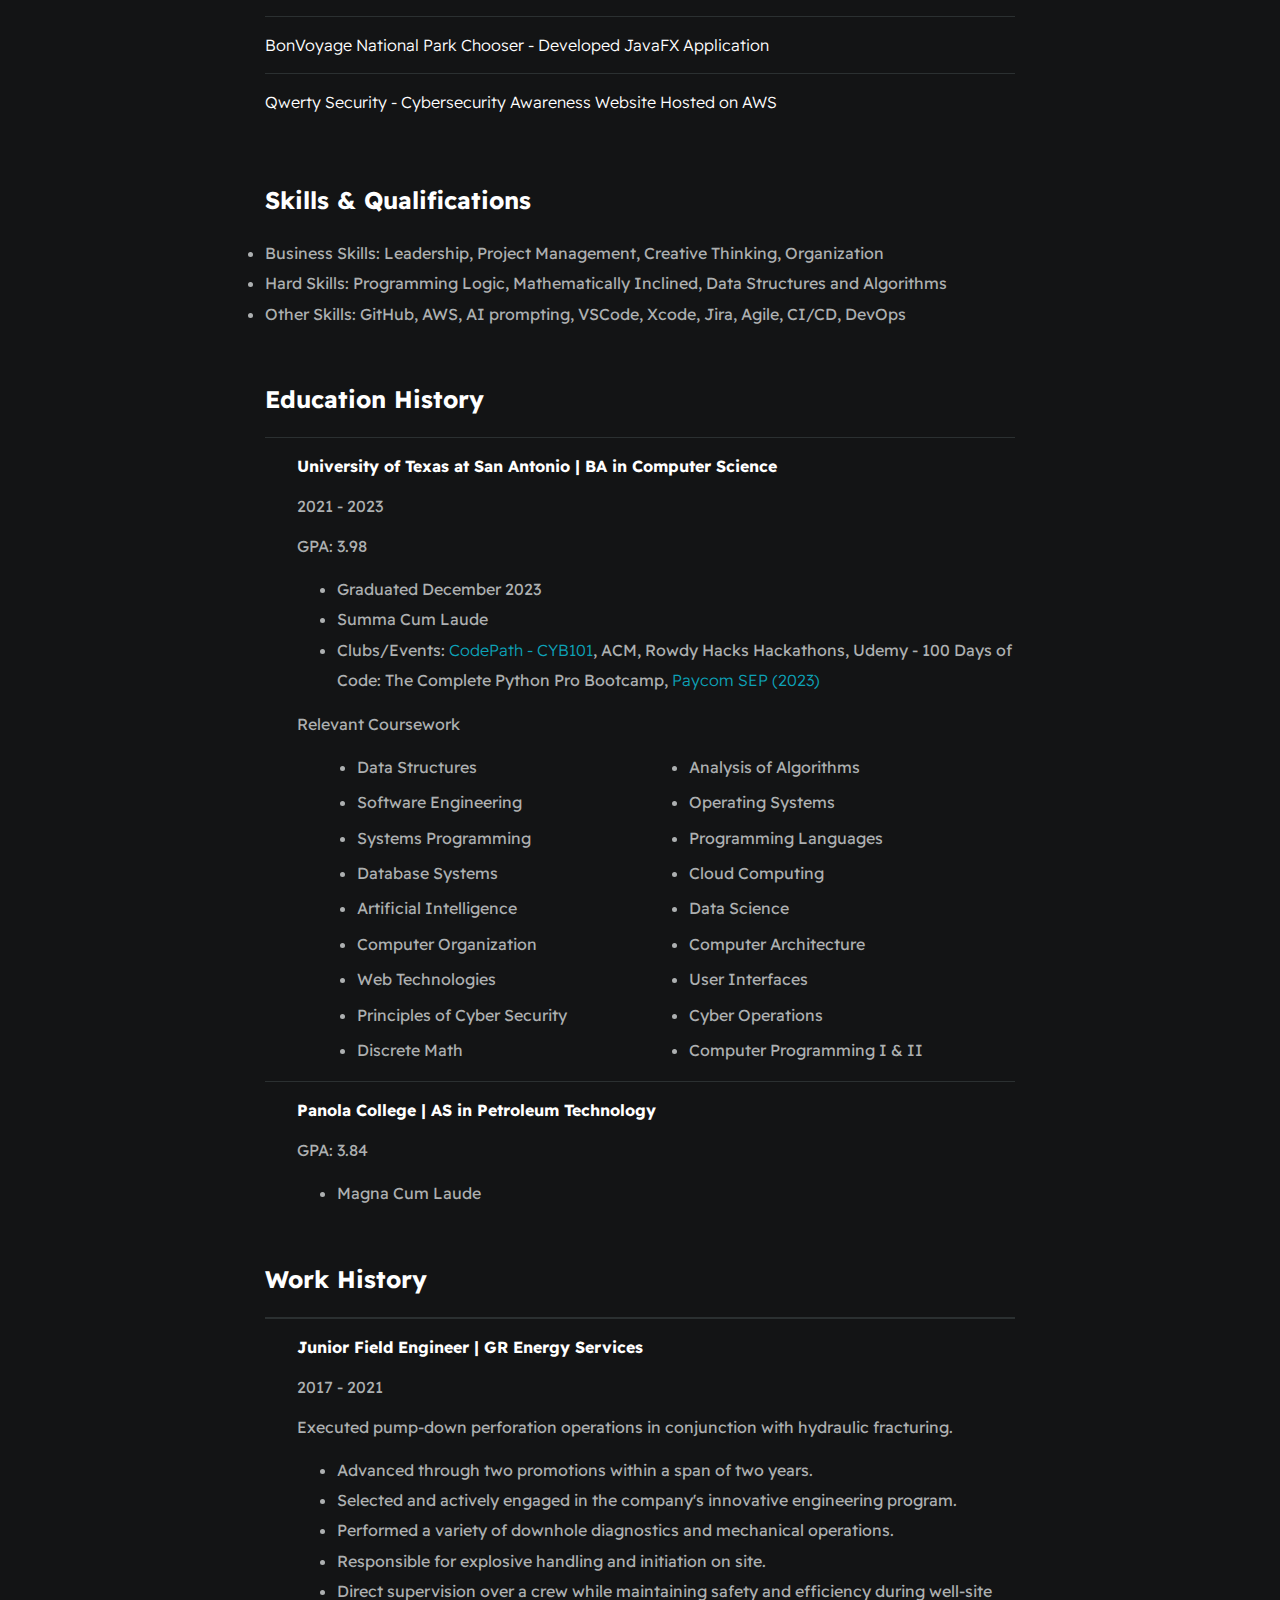
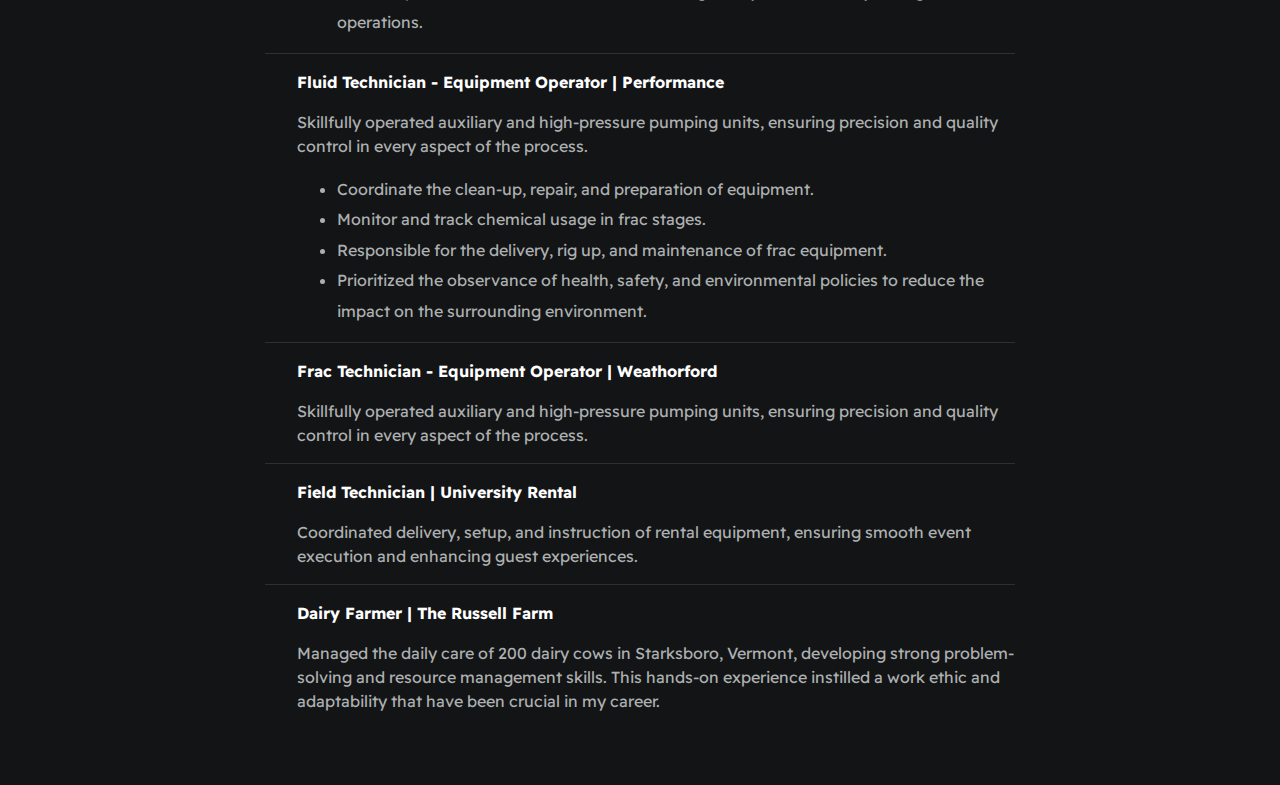
==== commit 19ac438e: "Updated current work and resume again" ====
--- a/index.html
+++ b/index.html
@@ -28,8 +28,9 @@
 
                 <div>
                     <h1 id="user-name">Daniel Patterson</h1>
-                    <p id="bio">Analytical, inquisitive software engineer skilled in leadership, 
-                        with a strong foundation in math, logic, and cross-platform coding. Seeking to leverage skills as a programmer</a>.</p>
+                    <p id="bio">Analytical, inquisitive software engineer skilled in leadership, with a strong foundation in
+math, logic, and cross-platform coding. Seeking to leverage skills in collaboration,
+optimization, and development to build innovative software solutions as a programmer.</a>.</p>
                     <a href="mailto:dthomaspatterson91@gmail.com">dthomaspatterson91@gmail.com</a>
                 </div>
             </section>
@@ -48,7 +49,7 @@
                 <h2>Tech Stack</h2>
             
                 <div id="wrapper--techstack__items">
-                    <div class="card--techstack"><span>Python, C/C++, Go, Java, Swift</span></div>
+                    <div class="card--techstack"><span>Python, C++, Go, Java</span></div>
                     <div class="card--techstack"><span>React, Next.js, JavaScript, Spring Boot</span></div>
                     <div class="card--techstack"><span>Microsoft SQL Server</span></div>
                 </div>
@@ -60,7 +61,7 @@
                 <div class="line-break"></div>
 
                 <div class="card--work-history">
-                    <strong>Back End Software Developer | Jivasoft</strong>
+                    <strong>Backend Software Developer | Jivasoft</strong>
                     <p>Feb 2024 - Current</p>
                     <p>Develop scalable and efficient backend solutions for first responders, ensuring system 
                         reliability and performance in mission-critical environments.</p>
@@ -77,6 +78,15 @@
                             and ensure long-term scalability and maintainability.</li>
                         <li>Tech Stack: Microsoft SQL Server, Go, GitHub, and Jira.</li>
                     </ul>
+                    <p>Projects</p>
+                    <ul>
+                        <li>Redesigned and modernized a legacy system by migrating the .NET
+                            codebase to Go and SQL, successfully merging two platforms into a unified, scalable
+                            solution that improved performance and efficiency.</li>
+                        <li>Developed an advanced account management system, enhancing user and
+                            account management features, streamlining user data handling, and improving system
+                            efficiency and control.</li>
+                    </ul>
                 </div>
 
             <section class="section--page">
@@ -104,7 +114,7 @@
             <section class="section--page">
                 <h2>Skills & Qualifications</h2>
                 <u1 id="Qualifications--list">
-                    <li>Business Skills: Leadership, Communication, Critical Thinking, Creativity, Organization</li>
+                    <li>Business Skills: Leadership, Project Management, Creative Thinking, Organization</li>
                     <li>Hard Skills: Programming Logic, Mathematically Inclined, Data Structures and Algorithms </li>
                     <li>Other Skills: GitHub, AWS, AI prompting, VSCode, Xcode, Jira, Agile, CI/CD, DevOps</li>
                 </u1>
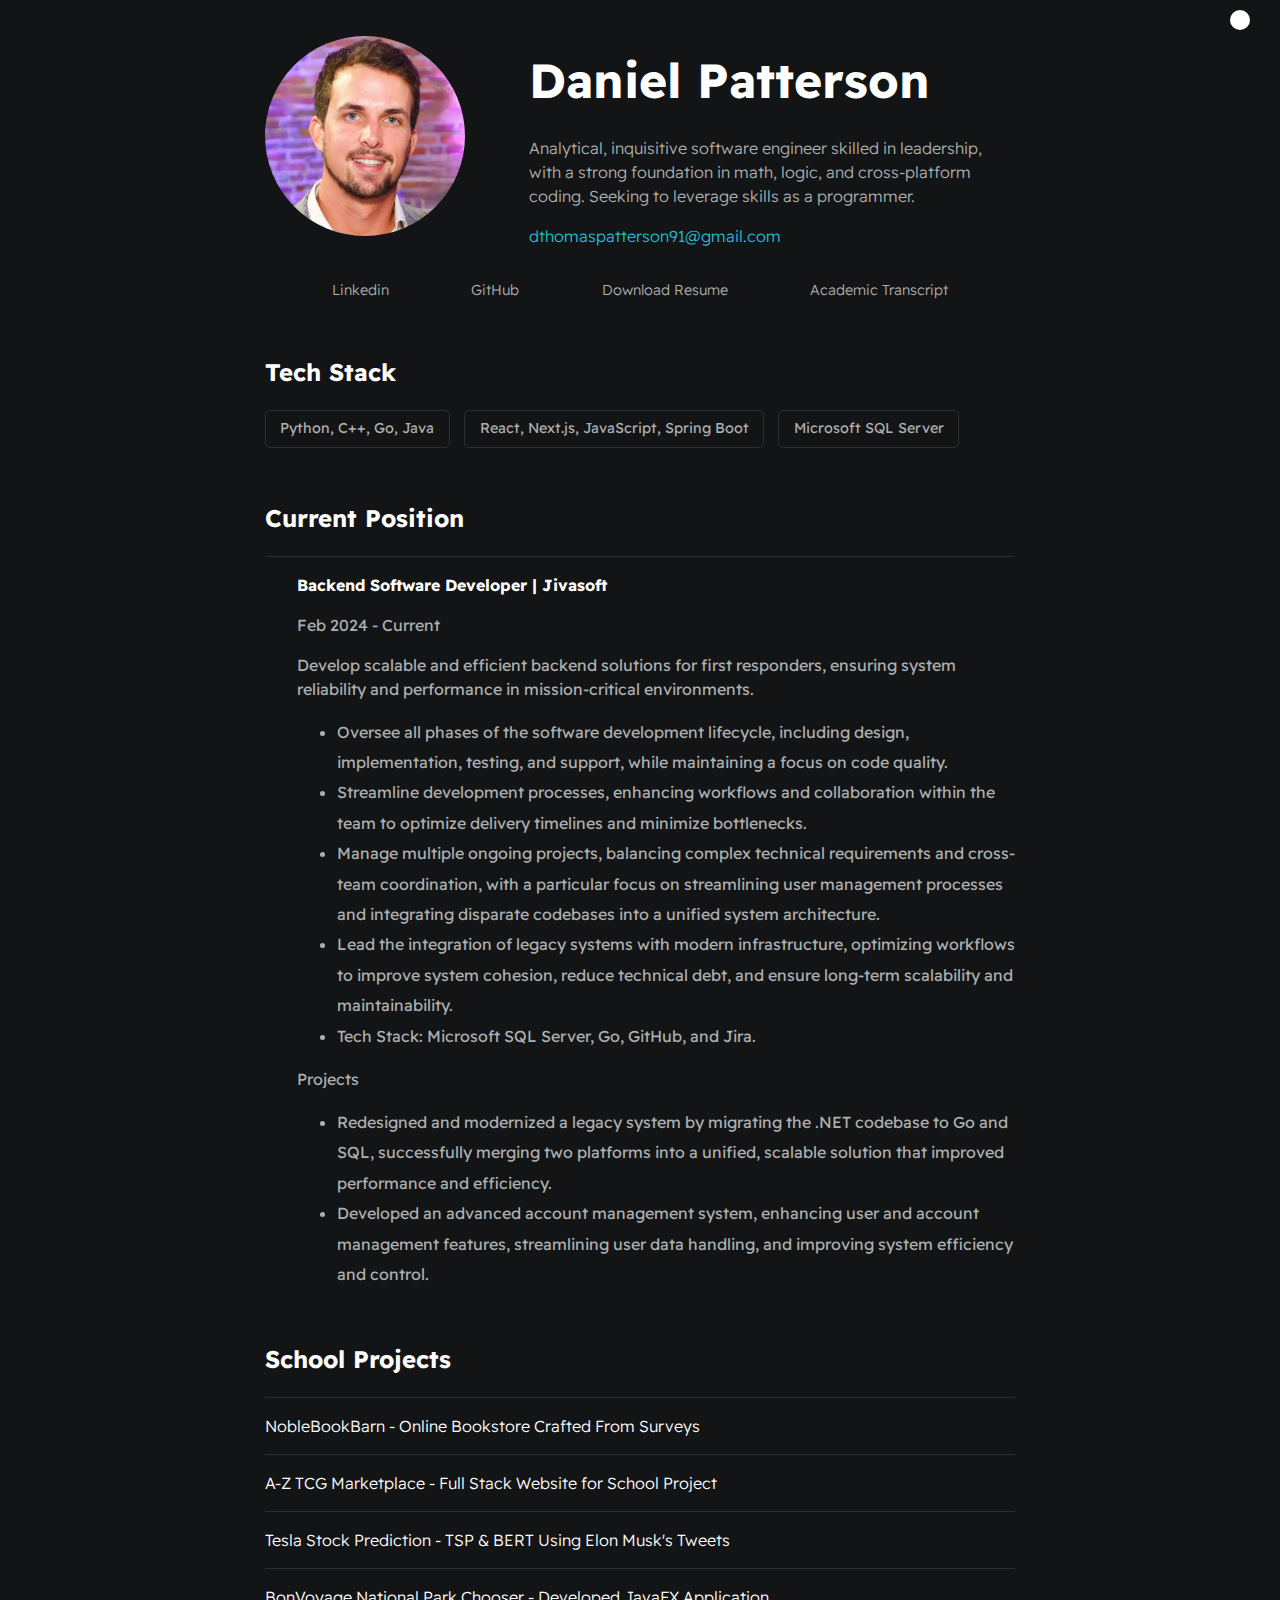
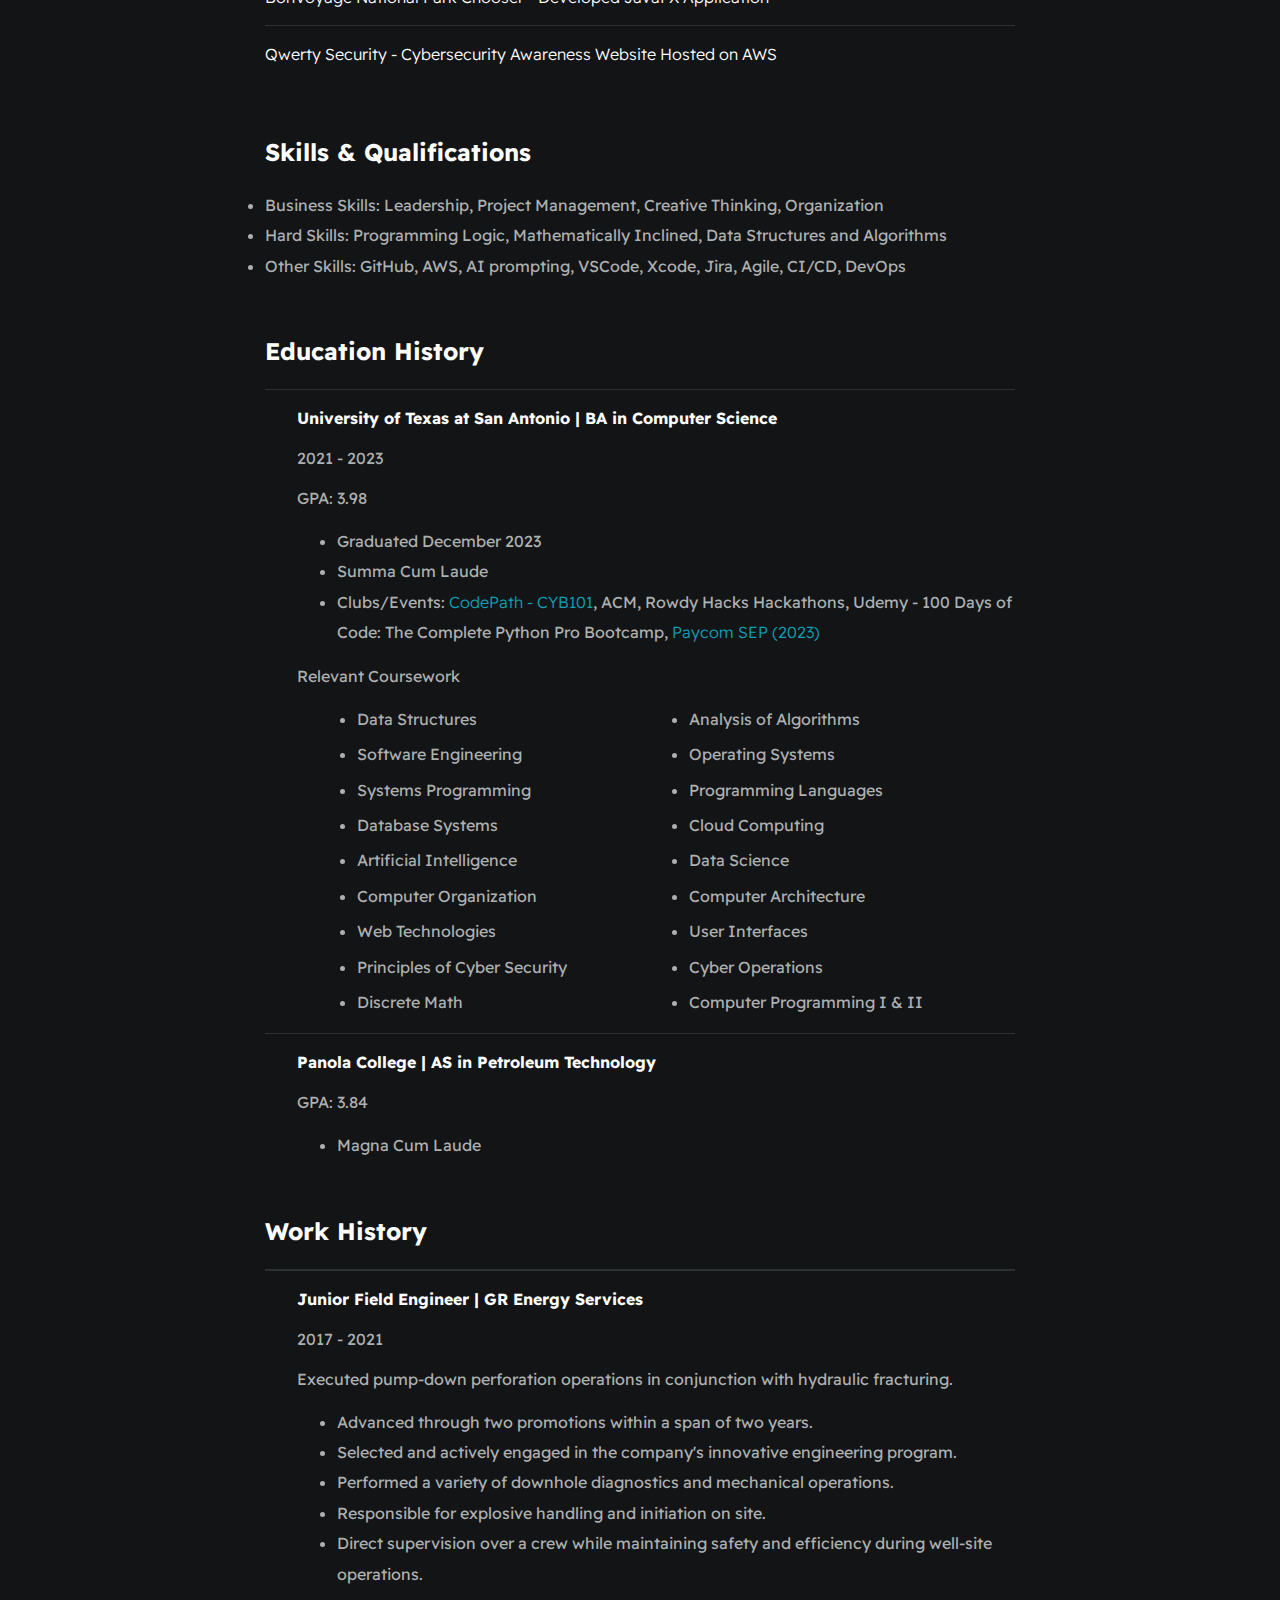
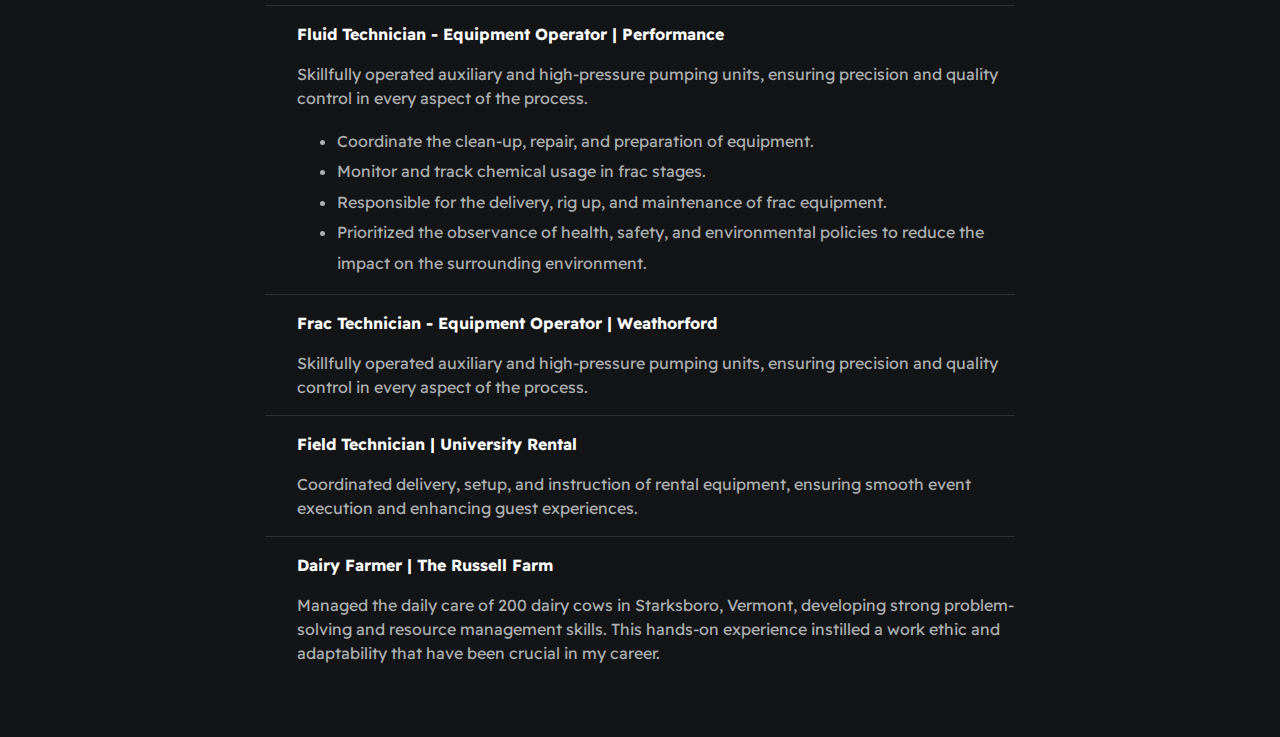
==== commit 76f62639: "Updated current work and resume again - fixed an issue" ====
--- a/index.html
+++ b/index.html
@@ -28,9 +28,8 @@
 
                 <div>
                     <h1 id="user-name">Daniel Patterson</h1>
-                    <p id="bio">Analytical, inquisitive software engineer skilled in leadership, with a strong foundation in
-math, logic, and cross-platform coding. Seeking to leverage skills in collaboration,
-optimization, and development to build innovative software solutions as a programmer.</a>.</p>
+                    <p id="bio">Analytical, inquisitive software engineer skilled in leadership, 
+                        with a strong foundation in math, logic, and cross-platform coding. Seeking to leverage skills as a programmer</a>.</p>
                     <a href="mailto:dthomaspatterson91@gmail.com">dthomaspatterson91@gmail.com</a>
                 </div>
             </section>
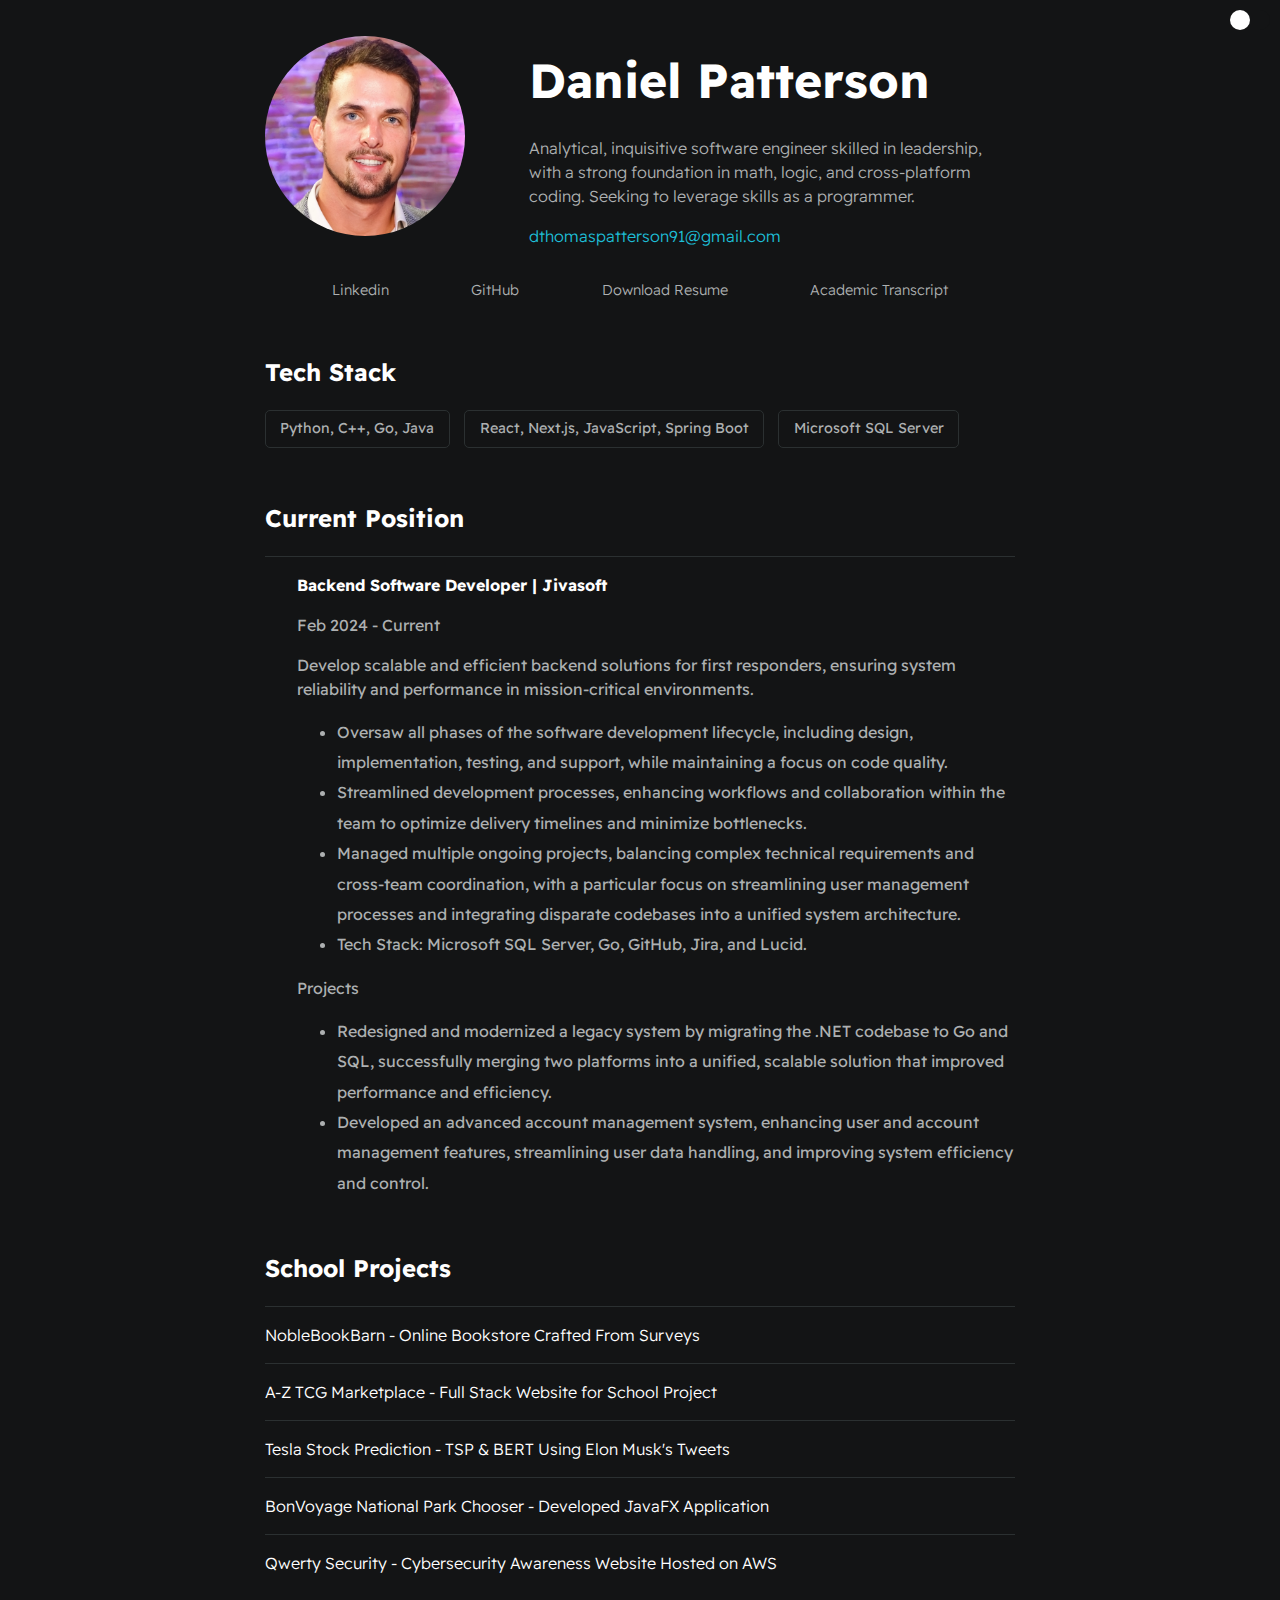
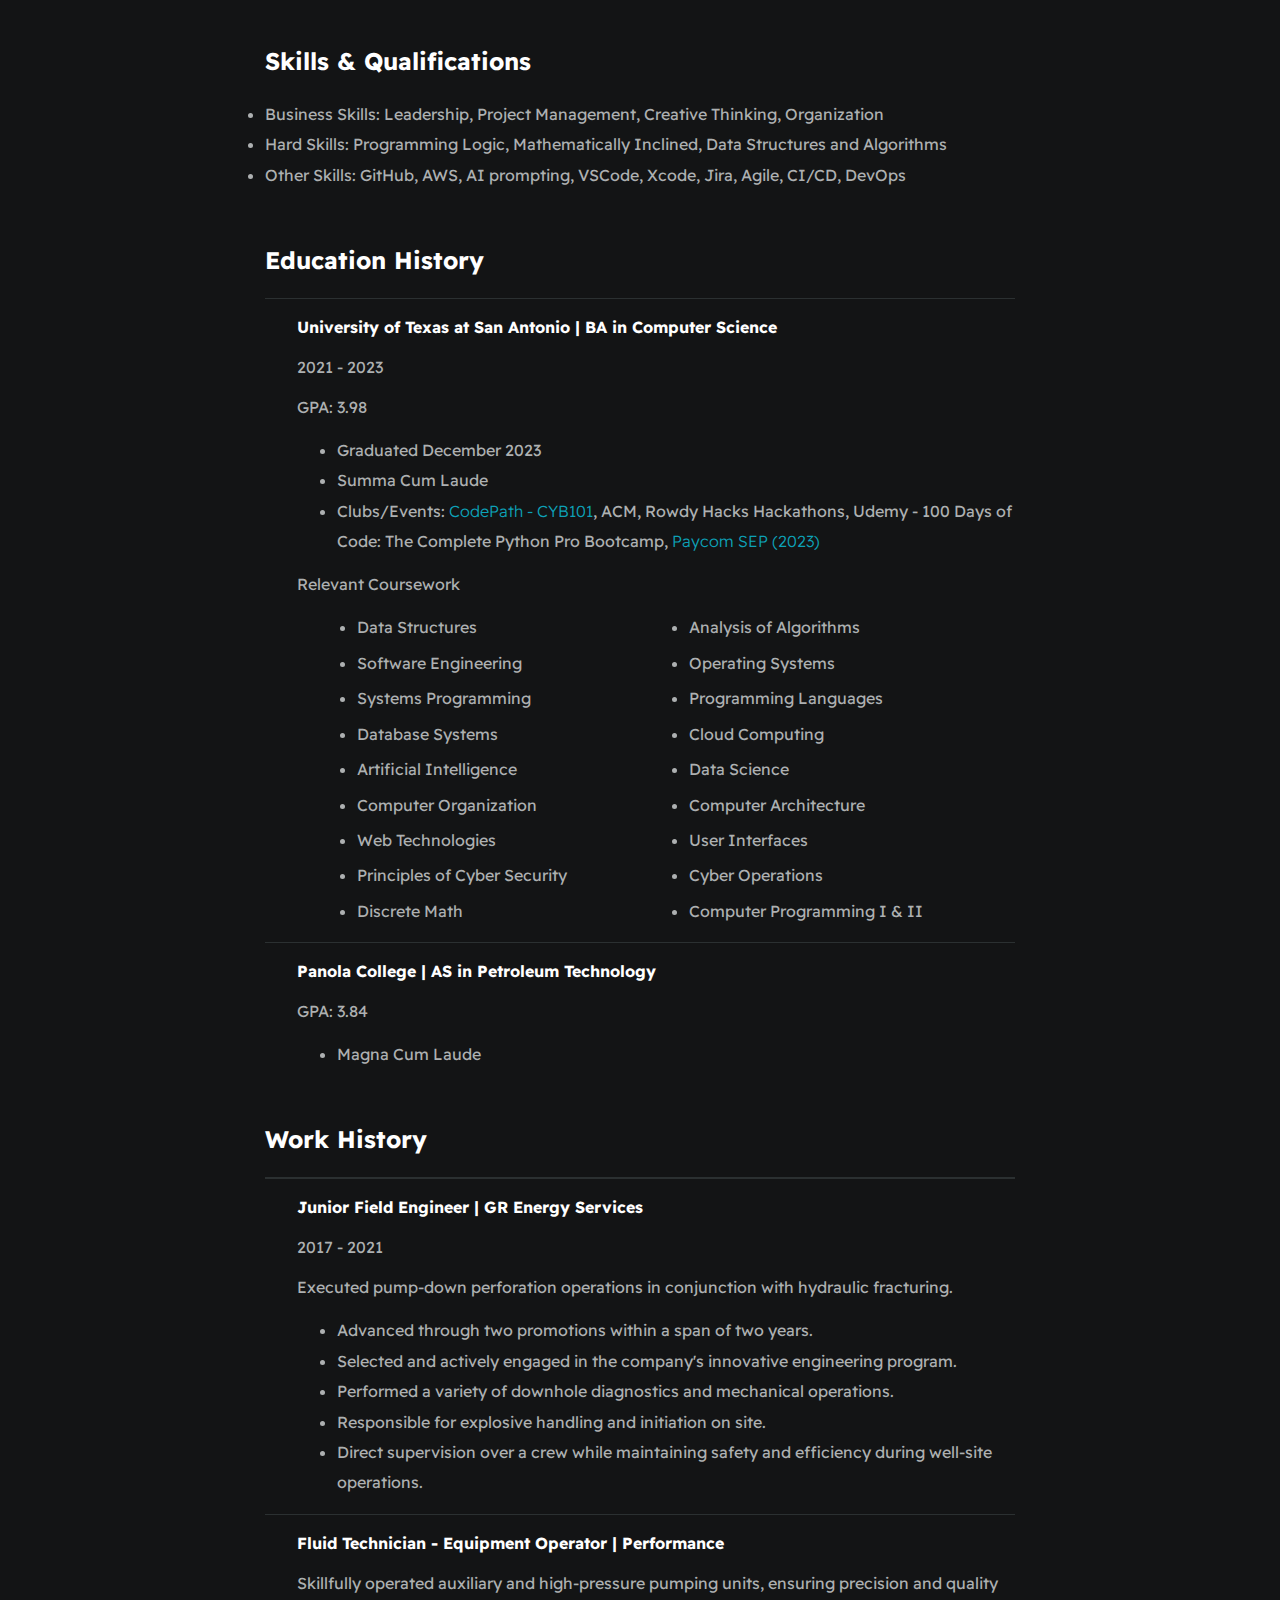
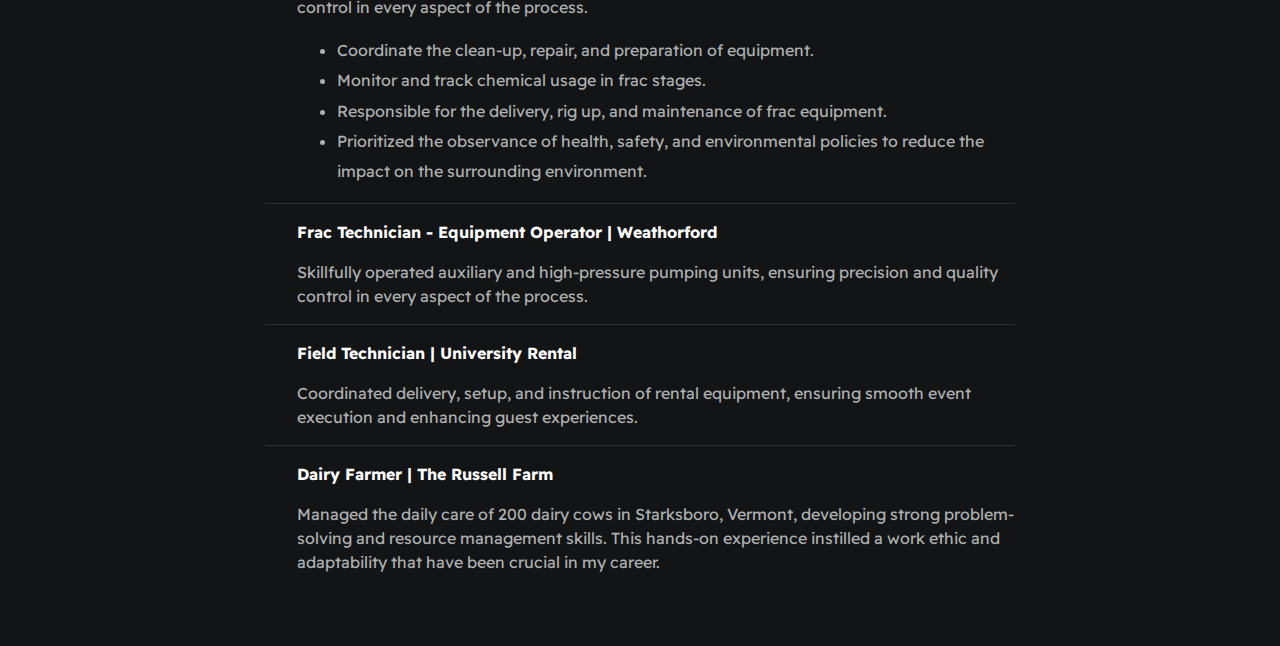
==== commit ba4bdf25: "Updated current work and resume because I'm a perfectionist" ====
--- a/index.html
+++ b/index.html
@@ -65,17 +65,14 @@
                     <p>Develop scalable and efficient backend solutions for first responders, ensuring system 
                         reliability and performance in mission-critical environments.</p>
                     <ul>
-                        <li>Oversee all phases of the software development lifecycle, including design, implementation, testing, 
+                        <li>Oversaw all phases of the software development lifecycle, including design, implementation, testing, 
                             and support, while maintaining a focus on code quality.</li>
-                        <li>Streamline development processes, enhancing workflows and collaboration within the team to 
+                        <li>Streamlined development processes, enhancing workflows and collaboration within the team to 
                             optimize delivery timelines and minimize bottlenecks.</li>
-                        <li>Manage multiple ongoing projects, balancing complex technical requirements 
+                        <li>Managed multiple ongoing projects, balancing complex technical requirements 
                             and cross-team coordination, with a particular focus on streamlining user management 
                             processes and integrating disparate codebases into a unified system architecture.</li>
-                        <li>Lead the integration of legacy systems with modern infrastructure, 
-                            optimizing workflows to improve system cohesion, reduce technical debt, 
-                            and ensure long-term scalability and maintainability.</li>
-                        <li>Tech Stack: Microsoft SQL Server, Go, GitHub, and Jira.</li>
+                        <li>Tech Stack: Microsoft SQL Server, Go, GitHub, Jira, and Lucid.</li>
                     </ul>
                     <p>Projects</p>
                     <ul>
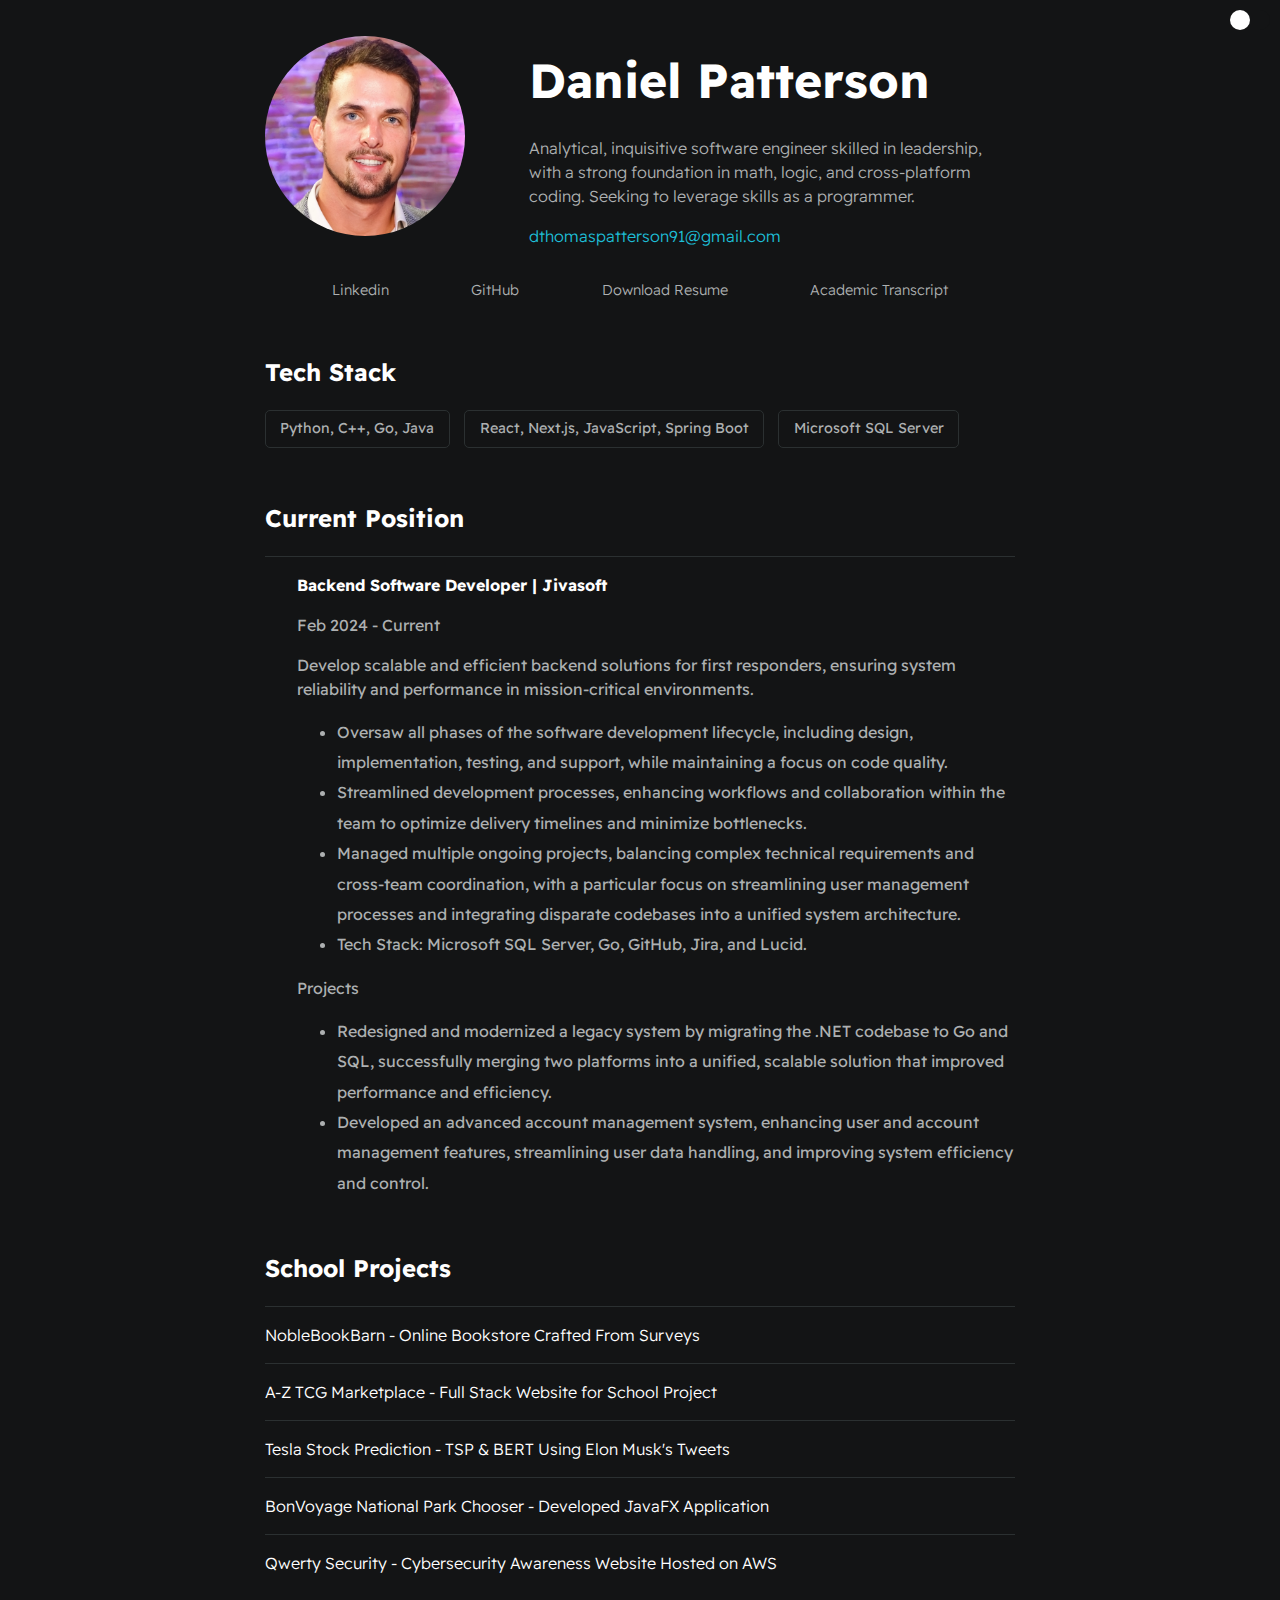
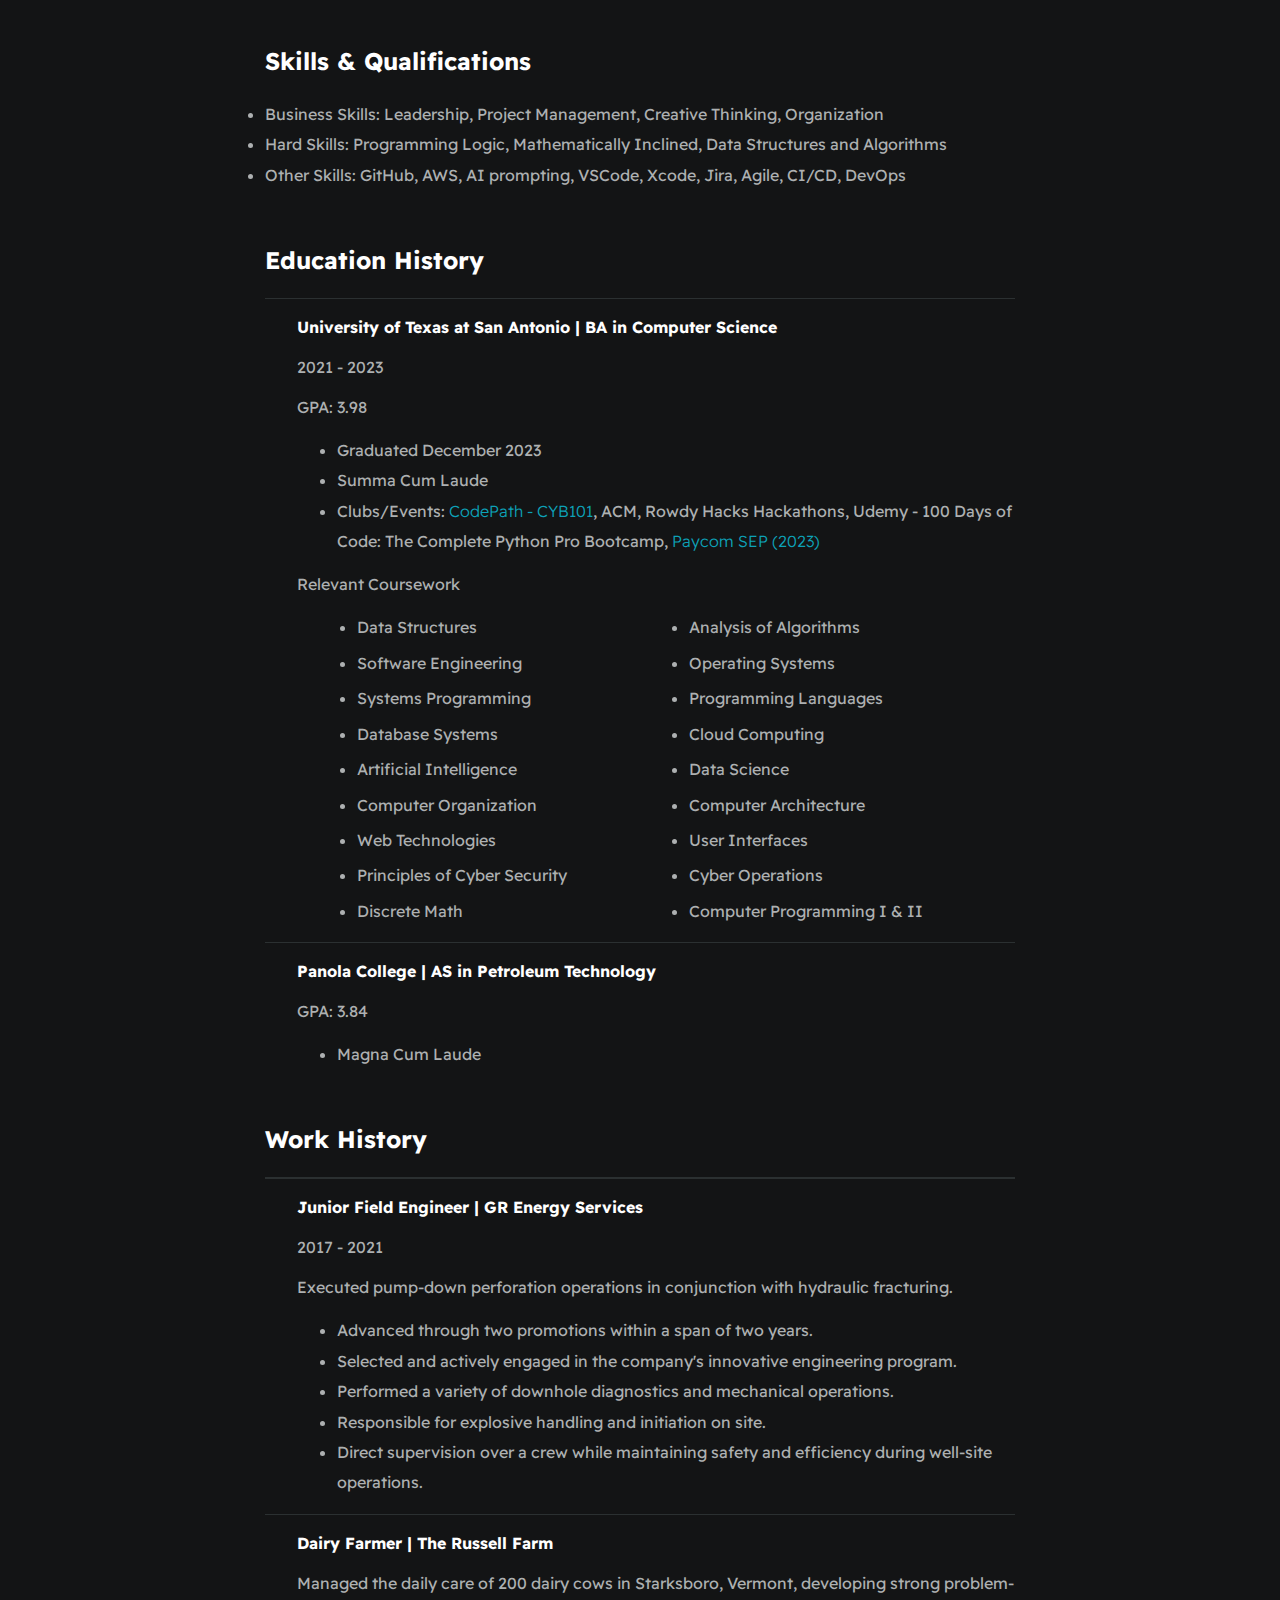
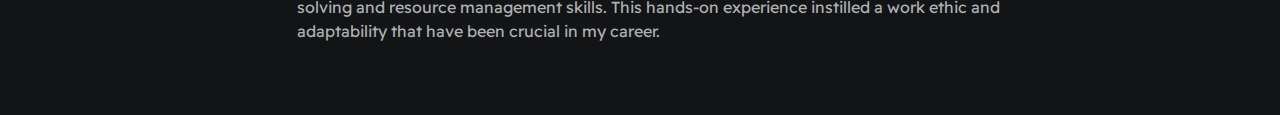
==== commit 94000bd2: "Updated work history to be more reflective of career" ====
--- a/index.html
+++ b/index.html
@@ -187,37 +187,6 @@
                 <div class="line-break"></div>
             
                 <div class="card--work-history">
-                    <strong>Fluid Technician - Equipment Operator | Performance</strong>
-                    <p>Skillfully operated auxiliary and high-pressure pumping units, 
-                        ensuring precision and quality control in every aspect of the process.</p>
-                    <ul>
-                        <li>Coordinate the clean-up, repair, and preparation of equipment.</li>
-                        <li>Monitor and track chemical usage in frac stages. </li>
-                        <li>Responsible for the delivery, rig up, and maintenance of frac equipment.</li>
-                        <li>Prioritized the observance of health, safety, and environmental
-                            policies to reduce the impact on the surrounding environment.</li>
-                    </ul>
-                </div>
-            
-                <div class="line-break"></div>
-            
-                <div class="card--work-history">
-                    <strong>Frac Technician - Equipment Operator | Weathorford</strong>
-                    <p>Skillfully operated auxiliary and high-pressure pumping units, 
-                        ensuring precision and quality control in every aspect of the process.</p>
-                </div>
-
-                <div class="line-break"></div>
-            
-                <div class="card--work-history">
-                    <strong>Field Technician | University Rental</strong>
-                    <p>Coordinated delivery, setup, and instruction of rental equipment, 
-                        ensuring smooth event execution and enhancing guest experiences.</p>
-                </div>
-
-                <div class="line-break"></div>
-            
-                <div class="card--work-history">
                     <strong>Dairy Farmer | The Russell Farm</strong>
                     <p>Managed the daily care of 200 dairy cows in Starksboro, Vermont, developing strong 
                         problem-solving and resource management skills. This hands-on experience 
